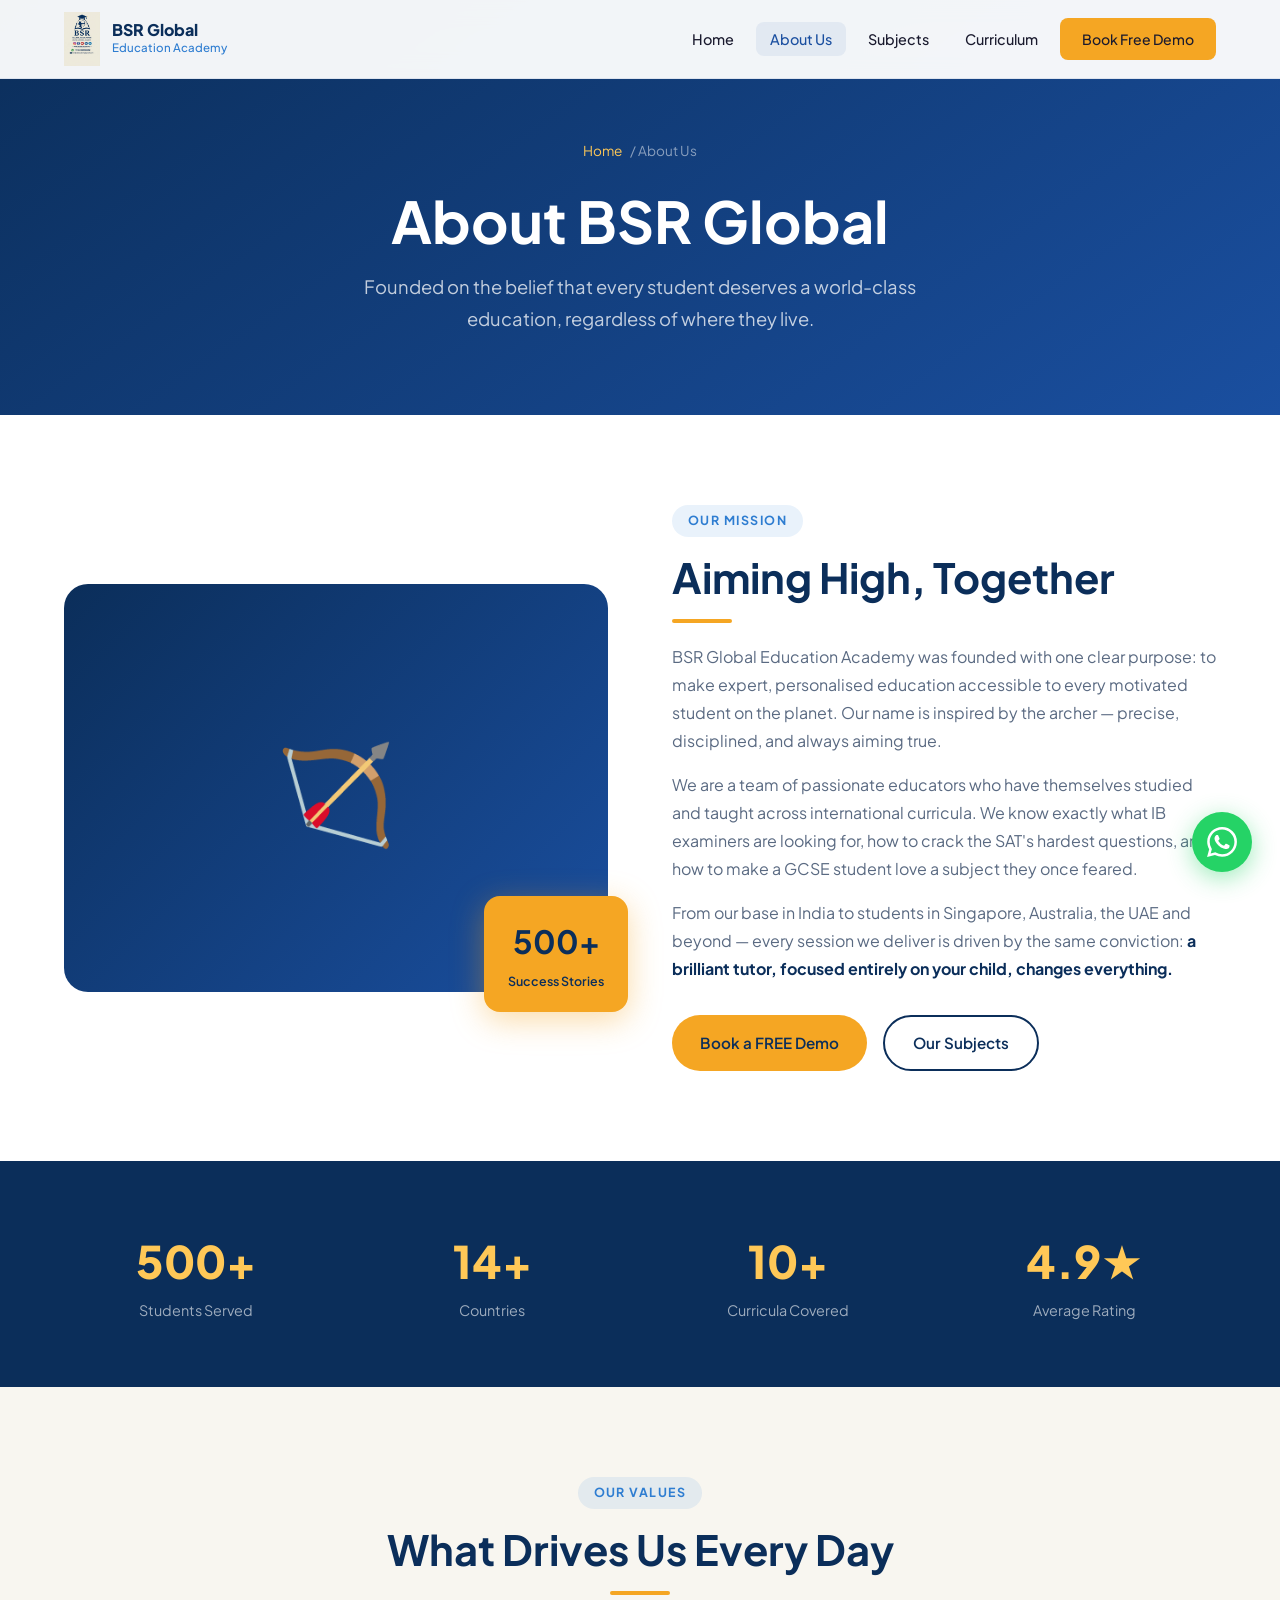
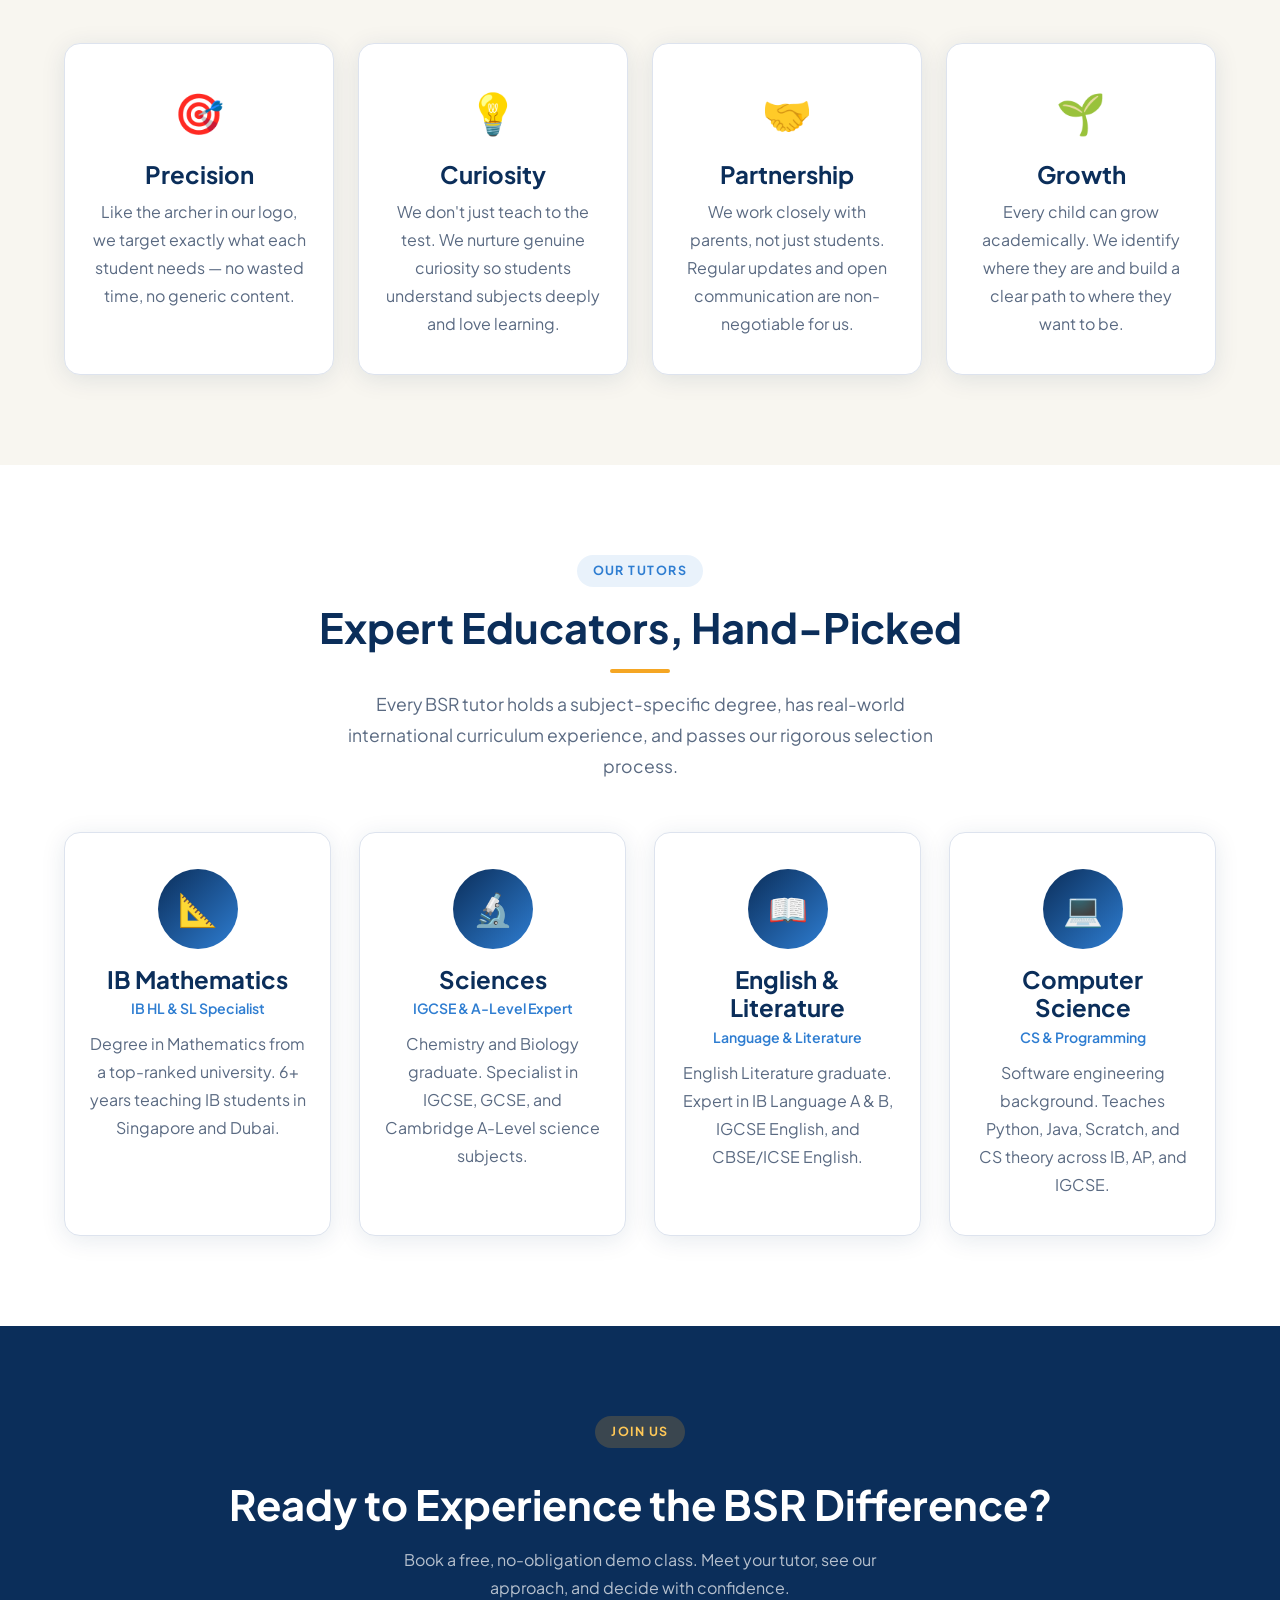
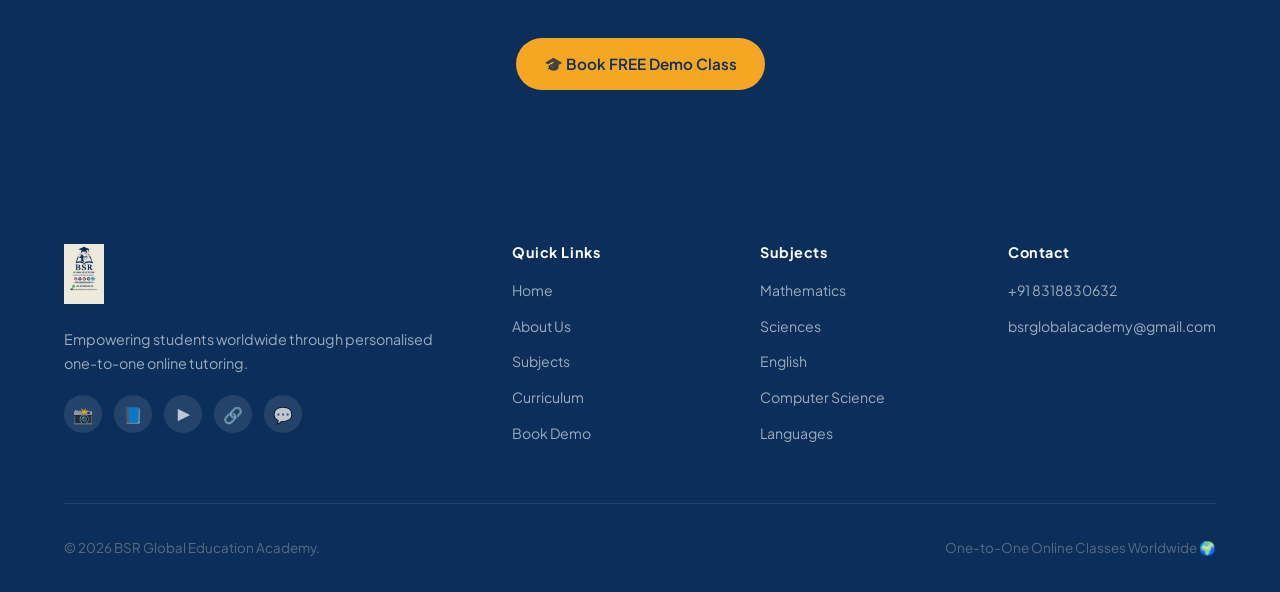
==== about.html @ 94d80189 "Initial website upload Initial website upload" ====
<!DOCTYPE html>
<html lang="en">
<head>
<meta charset="UTF-8">
<meta name="viewport" content="width=device-width, initial-scale=1.0">
<title>About Us | BSR Global Education Academy</title>
<meta name="description" content="Learn about BSR Global Education Academy — our mission, our tutors, and our commitment to personalised online education for students worldwide.">
<link rel="icon" href="logo.jpg" type="image/jpeg">
<link href="https://fonts.googleapis.com/css2?family=Plus+Jakarta+Sans:wght@300;400;500;600;700;800&family=Lora:ital,wght@0,400;1,400&display=swap" rel="stylesheet">
<link rel="stylesheet" href="style.css">
<style>
.page-hero {
  background: linear-gradient(145deg, #0B2E5A 0%, #1A4FA0 100%);
  padding: 140px 0 80px; text-align: center; color: #fff;
}
.page-hero h1 { color: #fff; margin-bottom: 16px; }
.page-hero p  { color: rgba(255,255,255,.75); font-size: 1.15rem; max-width: 600px; margin: 0 auto; }
.breadcrumb { display: flex; justify-content: center; gap: 8px; font-size: .85rem; color: rgba(255,255,255,.5); margin-bottom: 24px; }
.breadcrumb a { color: var(--gold-light); text-decoration: none; }

.mission-grid { display: grid; grid-template-columns: 1fr 1fr; gap: 64px; align-items: center; }
.mission-img  { position: relative; }
.mission-img-main { width: 100%; border-radius: 24px; overflow: hidden; background: linear-gradient(135deg,var(--navy),var(--royal)); aspect-ratio:4/3; display:flex; align-items:center; justify-content:center; font-size:6rem; }
.mission-badge {
  position: absolute; bottom: -20px; right: -20px;
  background: var(--gold); border-radius: 16px; padding: 20px 24px; text-align: center;
  box-shadow: 0 8px 32px rgba(245,166,35,.4);
}
.mission-badge strong { display: block; font-size: 2rem; color: var(--navy); }
.mission-badge span   { font-size: .78rem; color: var(--navy); font-weight: 600; }

.values-grid { display: grid; grid-template-columns: repeat(auto-fit, minmax(220px,1fr)); gap: 24px; }
.value-card { text-align: center; padding: 36px 24px; }
.value-icon { font-size: 2.5rem; margin-bottom: 16px; }
.value-card h3 { color: var(--navy); margin-bottom: 10px; }

.team-grid { display: grid; grid-template-columns: repeat(auto-fit, minmax(240px,1fr)); gap: 28px; }
.team-card { text-align: center; padding: 36px 24px; }
.team-avatar { width: 80px; height: 80px; border-radius: 50%; background: linear-gradient(135deg,var(--navy),var(--sky)); margin: 0 auto 16px; display:flex; align-items:center; justify-content:center; font-size:2rem; color:#fff; }
.team-card h3 { color: var(--navy); margin-bottom: 4px; }
.team-card .role { color: var(--sky); font-size: .88rem; font-weight: 600; margin-bottom: 10px; }

.stats-strip { background: var(--navy); padding: 64px 0; }
.stats-inner { display: grid; grid-template-columns: repeat(4,1fr); gap: 32px; text-align: center; }
.stat-item strong { display: block; font-size: 2.8rem; font-weight: 800; color: var(--gold-light); }
.stat-item span   { color: rgba(255,255,255,.6); font-size: .9rem; }

@media (max-width:900px){
  .mission-grid { grid-template-columns:1fr; }
  .stats-inner  { grid-template-columns: repeat(2,1fr); }
}
@media (max-width:600px){
  .stats-inner { grid-template-columns: 1fr 1fr; gap: 24px; }
}
</style>
</head>
<body>

<nav id="navbar">
  <div class="nav-inner">
    <a href="index.html" class="nav-logo">
      <img src="logo.jpg" alt="BSR Global Education Academy Logo">
      <div class="nav-logo-text"><strong>BSR Global</strong><span>Education Academy</span></div>
    </a>
    <ul class="nav-links" id="navLinks">
      <li><a href="index.html">Home</a></li>
      <li><a href="about.html" class="active">About Us</a></li>
      <li><a href="subjects.html">Subjects</a></li>
      <li><a href="curriculum.html">Curriculum</a></li>
      <li><a href="demo.html" class="btn btn-primary">Book Free Demo</a></li>
    </ul>
    <button class="nav-toggle" id="navToggle"><span></span><span></span><span></span></button>
  </div>
</nav>

<div class="page-hero">
  <div class="breadcrumb"><a href="index.html">Home</a> / About Us</div>
  <h1>About BSR Global</h1>
  <p>Founded on the belief that every student deserves a world-class education, regardless of where they live.</p>
</div>

<section>
  <div class="container">
    <div class="mission-grid">
      <div class="mission-img">
        <div class="mission-img-main">🏹</div>
        <div class="mission-badge">
          <strong>500+</strong>
          <span>Success Stories</span>
        </div>
      </div>
      <div>
        <span class="section-label">Our Mission</span>
        <h2 class="section-title">Aiming High, Together</h2>
        <div class="gold-bar left"></div>
        <p style="margin-top:20px">BSR Global Education Academy was founded with one clear purpose: to make expert, personalised education accessible to every motivated student on the planet. Our name is inspired by the archer — precise, disciplined, and always aiming true.</p>
        <p style="margin-top:16px">We are a team of passionate educators who have themselves studied and taught across international curricula. We know exactly what IB examiners are looking for, how to crack the SAT's hardest questions, and how to make a GCSE student love a subject they once feared.</p>
        <p style="margin-top:16px">From our base in India to students in Singapore, Australia, the UAE and beyond — every session we deliver is driven by the same conviction: <strong style="color:var(--navy)">a brilliant tutor, focused entirely on your child, changes everything.</strong></p>
        <div style="margin-top:32px;display:flex;gap:16px;flex-wrap:wrap">
          <a href="demo.html" class="btn btn-primary">Book a FREE Demo</a>
          <a href="subjects.html" class="btn btn-outline">Our Subjects</a>
        </div>
      </div>
    </div>
  </div>
</section>

<div class="stats-strip">
  <div class="container">
    <div class="stats-inner">
      <div class="stat-item"><strong>500+</strong><span>Students Served</span></div>
      <div class="stat-item"><strong>14+</strong><span>Countries</span></div>
      <div class="stat-item"><strong>10+</strong><span>Curricula Covered</span></div>
      <div class="stat-item"><strong>4.9★</strong><span>Average Rating</span></div>
    </div>
  </div>
</div>

<section style="background:var(--cream)">
  <div class="container">
    <div class="text-center">
      <span class="section-label">Our Values</span>
      <h2 class="section-title">What Drives Us Every Day</h2>
      <div class="gold-bar"></div>
    </div>
    <div class="values-grid" style="margin-top:48px">
      <div class="card value-card">
        <div class="value-icon">🎯</div>
        <h3>Precision</h3>
        <p>Like the archer in our logo, we target exactly what each student needs — no wasted time, no generic content.</p>
      </div>
      <div class="card value-card">
        <div class="value-icon">💡</div>
        <h3>Curiosity</h3>
        <p>We don't just teach to the test. We nurture genuine curiosity so students understand subjects deeply and love learning.</p>
      </div>
      <div class="card value-card">
        <div class="value-icon">🤝</div>
        <h3>Partnership</h3>
        <p>We work closely with parents, not just students. Regular updates and open communication are non-negotiable for us.</p>
      </div>
      <div class="card value-card">
        <div class="value-icon">🌱</div>
        <h3>Growth</h3>
        <p>Every child can grow academically. We identify where they are and build a clear path to where they want to be.</p>
      </div>
    </div>
  </div>
</section>

<section>
  <div class="container">
    <div class="text-center">
      <span class="section-label">Our Tutors</span>
      <h2 class="section-title">Expert Educators, Hand-Picked</h2>
      <div class="gold-bar"></div>
      <p class="section-sub" style="margin-top:16px">Every BSR tutor holds a subject-specific degree, has real-world international curriculum experience, and passes our rigorous selection process.</p>
    </div>
    <div class="team-grid" style="margin-top:48px">
      <div class="card team-card">
        <div class="team-avatar">📐</div>
        <h3>IB Mathematics</h3>
        <div class="role">IB HL & SL Specialist</div>
        <p>Degree in Mathematics from a top-ranked university. 6+ years teaching IB students in Singapore and Dubai.</p>
      </div>
      <div class="card team-card">
        <div class="team-avatar">🔬</div>
        <h3>Sciences</h3>
        <div class="role">IGCSE & A-Level Expert</div>
        <p>Chemistry and Biology graduate. Specialist in IGCSE, GCSE, and Cambridge A-Level science subjects.</p>
      </div>
      <div class="card team-card">
        <div class="team-avatar">📖</div>
        <h3>English & Literature</h3>
        <div class="role">Language & Literature</div>
        <p>English Literature graduate. Expert in IB Language A & B, IGCSE English, and CBSE/ICSE English.</p>
      </div>
      <div class="card team-card">
        <div class="team-avatar">💻</div>
        <h3>Computer Science</h3>
        <div class="role">CS & Programming</div>
        <p>Software engineering background. Teaches Python, Java, Scratch, and CS theory across IB, AP, and IGCSE.</p>
      </div>
    </div>
  </div>
</section>

<section style="background:var(--navy);color:#fff;text-align:center">
  <div class="container">
    <span class="section-label" style="background:rgba(245,166,35,.2);color:var(--gold-light)">Join Us</span>
    <h2 style="color:#fff;margin:16px 0">Ready to Experience the BSR Difference?</h2>
    <p style="color:rgba(255,255,255,.7);max-width:540px;margin:0 auto 36px">Book a free, no-obligation demo class. Meet your tutor, see our approach, and decide with confidence.</p>
    <a href="demo.html" class="btn btn-primary">🎓 Book FREE Demo Class</a>
  </div>
</section>

<footer>
  <div class="container">
    <div class="footer-grid">
      <div class="footer-brand">
        <img src="logo.jpg" alt="BSR Logo">
        <p>Empowering students worldwide through personalised one-to-one online tutoring.</p>
        <div class="social-links" style="margin-top:20px">
          <a href="#" style="font-size:1rem">📸</a><a href="#" style="font-size:1rem">📘</a>
          <a href="#" style="font-size:1rem">▶️</a><a href="#" style="font-size:1rem">🔗</a>
          <a href="https://wa.me/918318830632" style="font-size:1rem">💬</a>
        </div>
      </div>
      <div class="footer-col"><h4>Quick Links</h4><ul><li><a href="index.html">Home</a></li><li><a href="about.html">About Us</a></li><li><a href="subjects.html">Subjects</a></li><li><a href="curriculum.html">Curriculum</a></li><li><a href="demo.html">Book Demo</a></li></ul></div>
      <div class="footer-col"><h4>Subjects</h4><ul><li><a href="subjects.html">Mathematics</a></li><li><a href="subjects.html">Sciences</a></li><li><a href="subjects.html">English</a></li><li><a href="subjects.html">Computer Science</a></li><li><a href="subjects.html">Languages</a></li></ul></div>
      <div class="footer-col"><h4>Contact</h4><ul><li><a href="https://wa.me/918318830632">+91 8318830632</a></li><li><a href="mailto:bsrglobalacademy@gmail.com">bsrglobalacademy@gmail.com</a></li></ul></div>
    </div>
    <div class="footer-bottom"><p>© 2026 BSR Global Education Academy.</p><p>One-to-One Online Classes Worldwide 🌍</p></div>
  </div>
</footer>

<a href="https://wa.me/918318830632" class="whatsapp-fab" target="_blank" aria-label="WhatsApp">
  <svg viewBox="0 0 24 24"><path d="M17.472 14.382c-.297-.149-1.758-.867-2.03-.967-.273-.099-.471-.148-.67.15-.197.297-.767.966-.94 1.164-.173.199-.347.223-.644.075-.297-.15-1.255-.463-2.39-1.475-.883-.788-1.48-1.761-1.653-2.059-.173-.297-.018-.458.13-.606.134-.133.298-.347.446-.52.149-.174.198-.298.298-.497.099-.198.05-.371-.025-.52-.075-.149-.669-1.612-.916-2.207-.242-.579-.487-.5-.669-.51-.173-.008-.371-.01-.57-.01-.198 0-.52.074-.792.372-.272.297-1.04 1.016-1.04 2.479 0 1.462 1.065 2.875 1.213 3.074.149.198 2.096 3.2 5.077 4.487.709.306 1.262.489 1.694.625.712.227 1.36.195 1.871.118.571-.085 1.758-.719 2.006-1.413.248-.694.248-1.289.173-1.413-.074-.124-.272-.198-.57-.347m-5.421 7.403h-.004a9.87 9.87 0 01-5.031-1.378l-.361-.214-3.741.982.998-3.648-.235-.374a9.86 9.86 0 01-1.51-5.26c.001-5.45 4.436-9.884 9.888-9.884 2.64 0 5.122 1.03 6.988 2.898a9.825 9.825 0 012.893 6.994c-.003 5.45-4.437 9.884-9.885 9.884m8.413-18.297A11.815 11.815 0 0012.05 0C5.495 0 .16 5.335.157 11.892c0 2.096.547 4.142 1.588 5.945L.057 24l6.305-1.654a11.882 11.882 0 005.683 1.448h.005c6.554 0 11.89-5.335 11.893-11.893a11.821 11.821 0 00-3.48-8.413z"/></svg>
</a>
<script>
const nav=document.getElementById('navbar');
window.addEventListener('scroll',()=>{nav.style.boxShadow=window.scrollY>20?'0 4px 24px rgba(0,0,0,.1)':'none';});
document.getElementById('navToggle').addEventListener('click',()=>document.getElementById('navLinks').classList.toggle('open'));
</script>
</body>
</html>
---- style.css ----
/* ===== BSR Global Education Academy — Shared Styles ===== */
@import url('https://fonts.googleapis.com/css2?family=Plus+Jakarta+Sans:wght@300;400;500;600;700;800&family=Lora:ital,wght@0,400;0,600;1,400&display=swap');

:root {
  --navy:       #0B2E5A;
  --royal:      #1A4FA0;
  --sky:        #2E7DD1;
  --gold:       #F5A623;
  --gold-light: #FFC857;
  --cream:      #F8F6F0;
  --white:      #FFFFFF;
  --text:       #1A1A2E;
  --muted:      #5A6A82;
  --border:     #DDE3EE;
  --shadow:     0 4px 24px rgba(11,46,90,.10);
  --shadow-lg:  0 12px 48px rgba(11,46,90,.16);
  --radius:     16px;
  --radius-sm:  8px;
  --transition: .3s cubic-bezier(.4,0,.2,1);
}

*, *::before, *::after { margin:0; padding:0; box-sizing:border-box; }

html { scroll-behavior: smooth; font-size: 16px; }

body {
  font-family: 'Plus Jakarta Sans', sans-serif;
  color: var(--text);
  background: var(--white);
  line-height: 1.6;
  -webkit-font-smoothing: antialiased;
}

/* ── Typography ── */
h1,h2,h3,h4,h5 { font-weight: 700; line-height: 1.2; }
h1 { font-size: clamp(2.2rem, 5vw, 3.6rem); }
h2 { font-size: clamp(1.8rem, 3.5vw, 2.6rem); }
h3 { font-size: clamp(1.2rem, 2.5vw, 1.5rem); }
p  { color: var(--muted); line-height: 1.75; }

/* ── Layout ── */
.container { max-width: 1200px; margin: 0 auto; padding: 0 24px; }
section    { padding: 90px 0; }

/* ── Buttons ── */
.btn {
  display: inline-flex; align-items: center; gap: 8px;
  padding: 14px 28px; border-radius: 50px; font-weight: 600;
  font-size: .95rem; text-decoration: none; transition: var(--transition);
  cursor: pointer; border: none; font-family: inherit;
}
.btn-primary   { background: var(--gold); color: var(--navy); }
.btn-primary:hover { background: var(--gold-light); transform: translateY(-2px); box-shadow: 0 8px 24px rgba(245,166,35,.4); }
.btn-secondary { background: transparent; color: var(--white); border: 2px solid var(--white); }
.btn-secondary:hover { background: var(--white); color: var(--navy); transform: translateY(-2px); }
.btn-outline   { background: transparent; color: var(--navy); border: 2px solid var(--navy); }
.btn-outline:hover { background: var(--navy); color: var(--white); }

/* ── Section labels ── */
.section-label {
  display: inline-block; font-size: .78rem; font-weight: 700; letter-spacing: .12em;
  text-transform: uppercase; color: var(--sky); background: rgba(46,125,209,.1);
  padding: 6px 16px; border-radius: 50px; margin-bottom: 16px;
}
.section-title { color: var(--navy); margin-bottom: 16px; }
.section-sub   { color: var(--muted); font-size: 1.1rem; max-width: 600px; margin: 0 auto 50px; }
.text-center   { text-align: center; }

/* ── Cards ── */
.card {
  background: var(--white); border-radius: var(--radius);
  box-shadow: var(--shadow); padding: 32px;
  transition: var(--transition); border: 1px solid var(--border);
}
.card:hover { transform: translateY(-6px); box-shadow: var(--shadow-lg); }

/* ── Navigation ── */
nav {
  position: fixed; top: 0; left: 0; right: 0; z-index: 1000;
  background: rgba(255,255,255,.95); backdrop-filter: blur(12px);
  border-bottom: 1px solid var(--border);
  transition: var(--transition);
}
.nav-inner {
  display: flex; align-items: center; justify-content: space-between;
  padding: 12px 24px; max-width: 1200px; margin: 0 auto;
}
.nav-logo { display: flex; align-items: center; gap: 12px; text-decoration: none; }
.nav-logo img { height: 54px; width: auto; object-fit: contain; }
.nav-logo-text { display: flex; flex-direction: column; }
.nav-logo-text strong { color: var(--navy); font-size: 1rem; font-weight: 800; line-height:1.1; }
.nav-logo-text span   { color: var(--sky);  font-size: .72rem; font-weight: 500; }
.nav-links { display: flex; align-items: center; gap: 8px; list-style: none; }
.nav-links a {
  color: var(--text); text-decoration: none; font-weight: 500; font-size: .9rem;
  padding: 8px 14px; border-radius: 8px; transition: var(--transition);
}
.nav-links a:hover, .nav-links a.active { color: var(--royal); background: rgba(26,79,160,.07); }
.nav-links .btn { padding: 10px 22px; font-size: .88rem; }
.nav-toggle { display: none; background: none; border: none; cursor: pointer; padding: 8px; }
.nav-toggle span { display: block; width: 24px; height: 2px; background: var(--navy); margin: 5px 0; transition: var(--transition); }

/* ── WhatsApp Floating Button ── */
.whatsapp-fab {
  position: fixed; bottom: 28px; right: 28px; z-index: 999;
  width: 60px; height: 60px; border-radius: 50%;
  background: #25D366; display: flex; align-items: center; justify-content: center;
  box-shadow: 0 6px 24px rgba(37,211,102,.45); text-decoration: none;
  transition: var(--transition); animation: pulse-wa 2.5s infinite;
}
.whatsapp-fab:hover { transform: scale(1.12); }
.whatsapp-fab svg { width: 30px; height: 30px; fill: #fff; }
@keyframes pulse-wa {
  0%,100% { box-shadow: 0 6px 24px rgba(37,211,102,.45); }
  50%      { box-shadow: 0 6px 36px rgba(37,211,102,.7); }
}

/* ── Footer ── */
footer {
  background: var(--navy); color: rgba(255,255,255,.75);
  padding: 64px 0 32px;
}
.footer-grid {
  display: grid; grid-template-columns: 2fr 1fr 1fr 1fr; gap: 48px;
  padding-bottom: 48px; border-bottom: 1px solid rgba(255,255,255,.1);
}
.footer-brand img { height: 60px; margin-bottom: 16px; }
.footer-brand p   { font-size: .9rem; line-height: 1.7; color: rgba(255,255,255,.6); }
.footer-col h4    { color: var(--white); font-size: .9rem; font-weight: 700; margin-bottom: 16px; letter-spacing:.04em; }
.footer-col ul    { list-style: none; }
.footer-col ul li { margin-bottom: 10px; }
.footer-col ul li a { color: rgba(255,255,255,.6); text-decoration: none; font-size: .88rem; transition: var(--transition); }
.footer-col ul li a:hover { color: var(--gold); }
.footer-bottom { display: flex; justify-content: space-between; align-items: center; padding-top: 32px; font-size: .84rem; }
.social-links  { display: flex; gap: 12px; }
.social-links a {
  width: 38px; height: 38px; border-radius: 50%; background: rgba(255,255,255,.1);
  display: flex; align-items: center; justify-content: center;
  color: rgba(255,255,255,.7); font-size: .8rem; text-decoration: none;
  transition: var(--transition);
}
.social-links a:hover { background: var(--gold); color: var(--navy); }

/* ── Dividers / Accents ── */
.gold-bar { width: 60px; height: 4px; background: var(--gold); border-radius: 4px; margin: 16px auto 0; }
.gold-bar.left { margin-left: 0; }

/* ── Responsive ── */
@media (max-width: 900px) {
  .footer-grid { grid-template-columns: 1fr 1fr; }
  .nav-links   { display: none; flex-direction: column; position: absolute; top: 100%; left: 0; right: 0; background: var(--white); padding: 20px; box-shadow: var(--shadow); gap: 4px; }
  .nav-links.open { display: flex; }
  .nav-toggle  { display: block; }
}
@media (max-width: 600px) {
  section { padding: 64px 0; }
  .footer-grid   { grid-template-columns: 1fr; gap: 32px; }
  .footer-bottom { flex-direction: column; gap: 16px; text-align: center; }
}
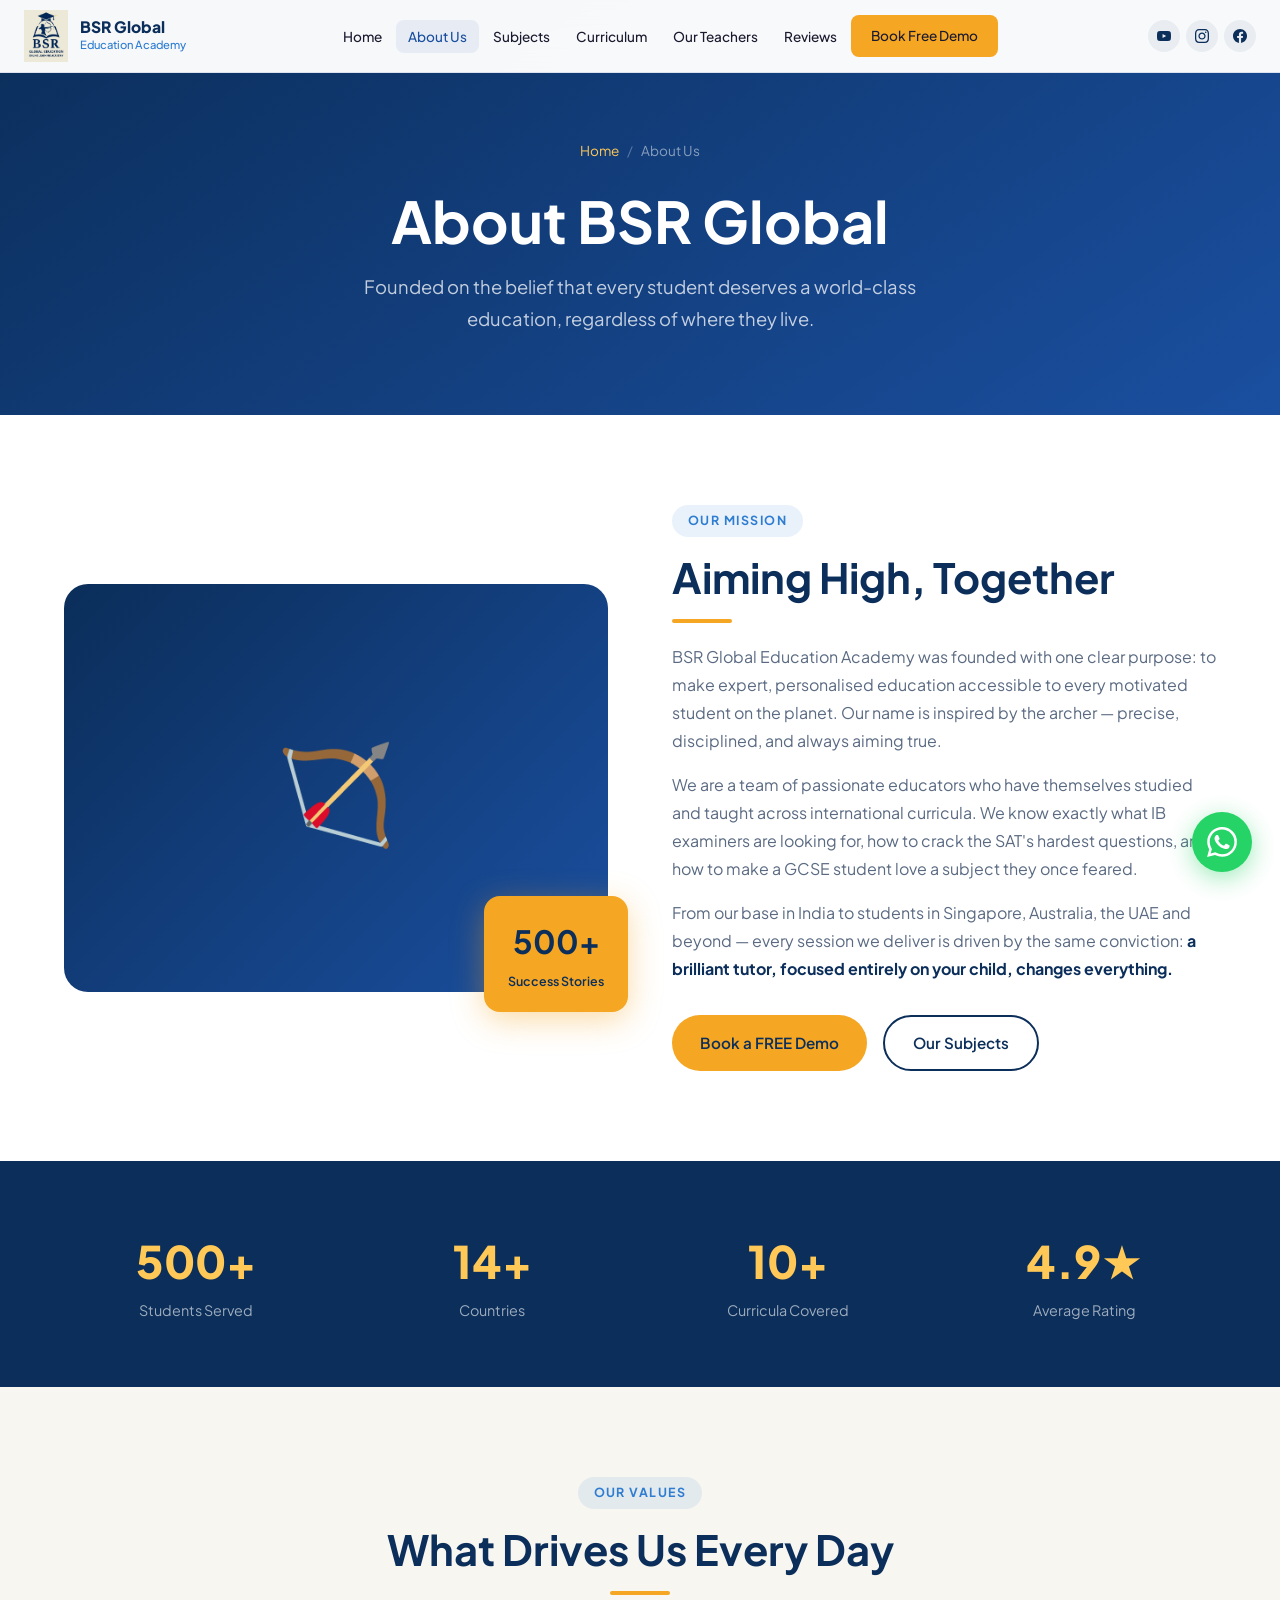
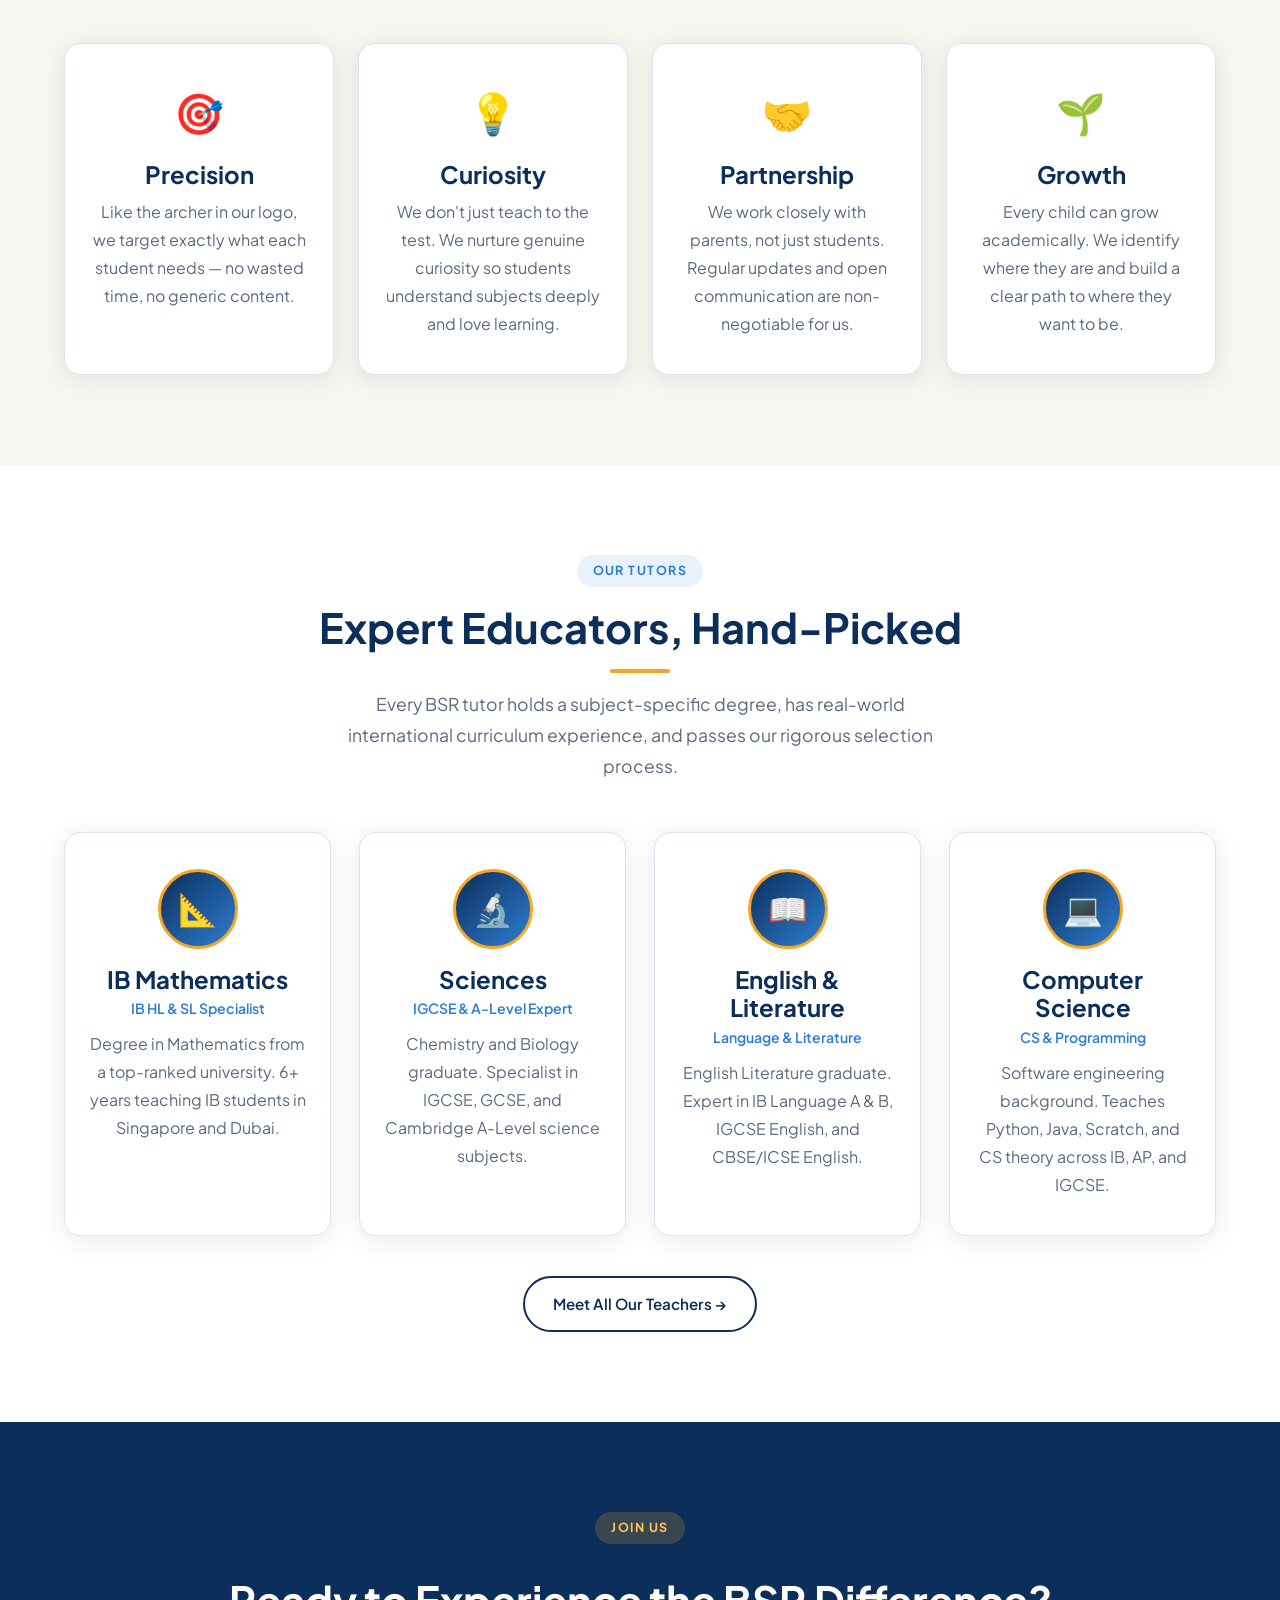
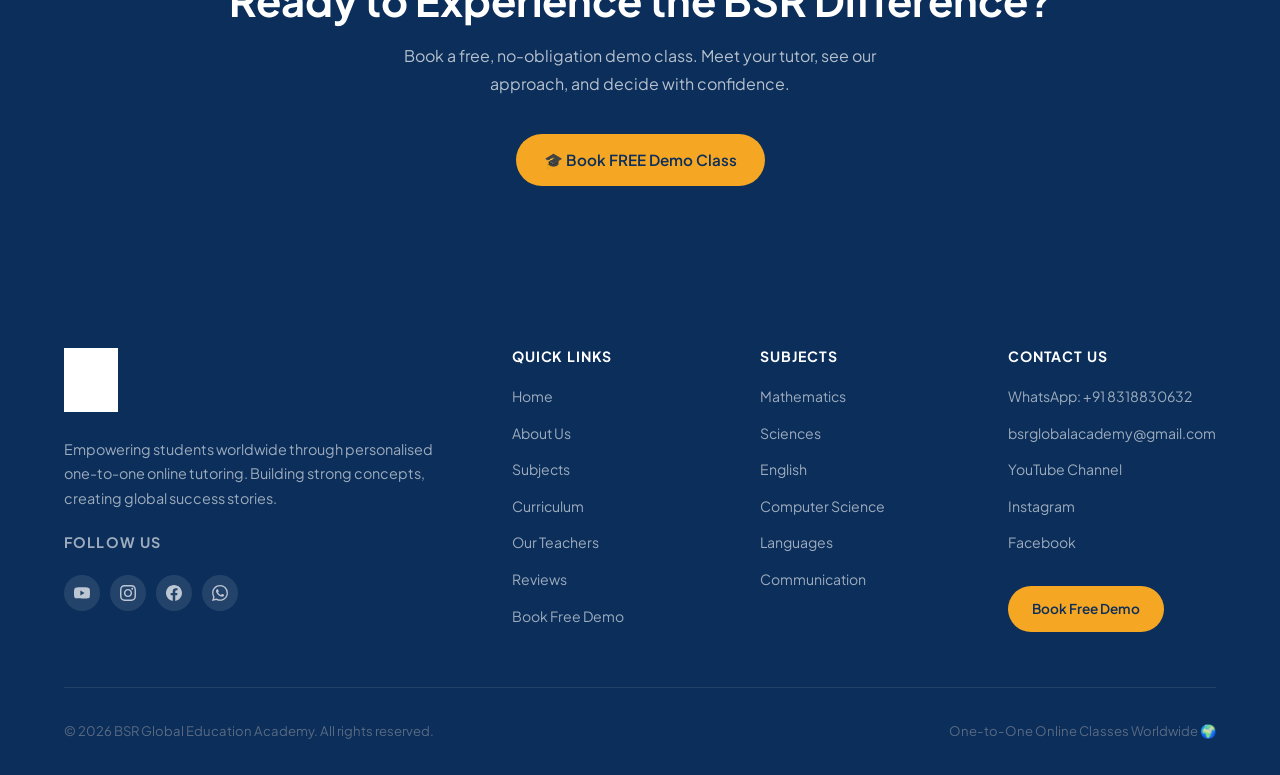
==== commit ce6d1be5: "Add files via upload" ====
--- a/about.html
+++ b/about.html
@@ -5,27 +5,17 @@
 <meta name="viewport" content="width=device-width, initial-scale=1.0">
 <title>About Us | BSR Global Education Academy</title>
 <meta name="description" content="Learn about BSR Global Education Academy — our mission, our tutors, and our commitment to personalised online education for students worldwide.">
+<meta property="og:title" content="About BSR Global Education Academy">
+<meta property="og:description" content="Founded on the belief that every student deserves world-class education. Expert tutors, proven results, 14+ countries.">
+<meta property="og:type" content="website">
 <link rel="icon" href="logo.jpg" type="image/jpeg">
 <link href="https://fonts.googleapis.com/css2?family=Plus+Jakarta+Sans:wght@300;400;500;600;700;800&family=Lora:ital,wght@0,400;1,400&display=swap" rel="stylesheet">
 <link rel="stylesheet" href="style.css">
 <style>
-.page-hero {
-  background: linear-gradient(145deg, #0B2E5A 0%, #1A4FA0 100%);
-  padding: 140px 0 80px; text-align: center; color: #fff;
-}
-.page-hero h1 { color: #fff; margin-bottom: 16px; }
-.page-hero p  { color: rgba(255,255,255,.75); font-size: 1.15rem; max-width: 600px; margin: 0 auto; }
-.breadcrumb { display: flex; justify-content: center; gap: 8px; font-size: .85rem; color: rgba(255,255,255,.5); margin-bottom: 24px; }
-.breadcrumb a { color: var(--gold-light); text-decoration: none; }
-
 .mission-grid { display: grid; grid-template-columns: 1fr 1fr; gap: 64px; align-items: center; }
 .mission-img  { position: relative; }
 .mission-img-main { width: 100%; border-radius: 24px; overflow: hidden; background: linear-gradient(135deg,var(--navy),var(--royal)); aspect-ratio:4/3; display:flex; align-items:center; justify-content:center; font-size:6rem; }
-.mission-badge {
-  position: absolute; bottom: -20px; right: -20px;
-  background: var(--gold); border-radius: 16px; padding: 20px 24px; text-align: center;
-  box-shadow: 0 8px 32px rgba(245,166,35,.4);
-}
+.mission-badge { position: absolute; bottom: -20px; right: -20px; background: var(--gold); border-radius: 16px; padding: 20px 24px; text-align: center; box-shadow: 0 8px 32px rgba(245,166,35,.4); }
 .mission-badge strong { display: block; font-size: 2rem; color: var(--navy); }
 .mission-badge span   { font-size: .78rem; color: var(--navy); font-weight: 600; }
 
@@ -36,7 +26,7 @@
 
 .team-grid { display: grid; grid-template-columns: repeat(auto-fit, minmax(240px,1fr)); gap: 28px; }
 .team-card { text-align: center; padding: 36px 24px; }
-.team-avatar { width: 80px; height: 80px; border-radius: 50%; background: linear-gradient(135deg,var(--navy),var(--sky)); margin: 0 auto 16px; display:flex; align-items:center; justify-content:center; font-size:2rem; color:#fff; }
+.team-avatar { width: 80px; height: 80px; border-radius: 50%; background: linear-gradient(135deg,var(--navy),var(--sky)); margin: 0 auto 16px; display:flex; align-items:center; justify-content:center; font-size:2rem; color:#fff; border: 3px solid var(--gold); }
 .team-card h3 { color: var(--navy); margin-bottom: 4px; }
 .team-card .role { color: var(--sky); font-size: .88rem; font-weight: 600; margin-bottom: 10px; }
 
@@ -67,14 +57,27 @@
       <li><a href="about.html" class="active">About Us</a></li>
       <li><a href="subjects.html">Subjects</a></li>
       <li><a href="curriculum.html">Curriculum</a></li>
+      <li><a href="teachers.html">Our Teachers</a></li>
+      <li><a href="reviews.html">Reviews</a></li>
       <li><a href="demo.html" class="btn btn-primary">Book Free Demo</a></li>
     </ul>
+    <div class="nav-social">
+      <a href="https://www.youtube.com/@BSRGlobalEducation" target="_blank" rel="noopener" aria-label="YouTube">
+        <svg viewBox="0 0 24 24"><path d="M23.498 6.186a3.016 3.016 0 0 0-2.122-2.136C19.505 3.545 12 3.545 12 3.545s-7.505 0-9.377.505A3.017 3.017 0 0 0 .502 6.186C0 8.07 0 12 0 12s0 3.93.502 5.814a3.016 3.016 0 0 0 2.122 2.136c1.871.505 9.376.505 9.376.505s7.505 0 9.377-.505a3.015 3.015 0 0 0 2.122-2.136C24 15.93 24 12 24 12s0-3.93-.502-5.814zM9.545 15.568V8.432L15.818 12l-6.273 3.568z"/></svg>
+      </a>
+      <a href="https://www.instagram.com/bsrglobalacademy?utm_source=qr&igsh=ejBpeWNtMnh1djho" target="_blank" rel="noopener" aria-label="Instagram">
+        <svg viewBox="0 0 24 24"><path d="M12 2.163c3.204 0 3.584.012 4.85.07 3.252.148 4.771 1.691 4.919 4.919.058 1.265.069 1.645.069 4.849 0 3.205-.012 3.584-.069 4.849-.149 3.225-1.664 4.771-4.919 4.919-1.266.058-1.644.07-4.85.07-3.204 0-3.584-.012-4.849-.07-3.26-.149-4.771-1.699-4.919-4.92-.058-1.265-.07-1.644-.07-4.849 0-3.204.013-3.583.07-4.849.149-3.227 1.664-4.771 4.919-4.919 1.266-.057 1.645-.069 4.849-.069zm0-2.163c-3.259 0-3.667.014-4.947.072-4.358.2-6.78 2.618-6.98 6.98-.059 1.281-.073 1.689-.073 4.948 0 3.259.014 3.668.072 4.948.2 4.358 2.618 6.78 6.98 6.98 1.281.058 1.689.072 4.948.072 3.259 0 3.668-.014 4.948-.072 4.354-.2 6.782-2.618 6.979-6.98.059-1.28.073-1.689.073-4.948 0-3.259-.014-3.667-.072-4.947-.196-4.354-2.617-6.78-6.979-6.98-1.281-.059-1.69-.073-4.949-.073zm0 5.838c-3.403 0-6.162 2.759-6.162 6.162s2.759 6.163 6.162 6.163 6.162-2.759 6.162-6.163c0-3.403-2.759-6.162-6.162-6.162zm0 10.162c-2.209 0-4-1.79-4-4 0-2.209 1.791-4 4-4s4 1.791 4 4c0 2.21-1.791 4-4 4zm6.406-11.845c-.796 0-1.441.645-1.441 1.44s.645 1.44 1.441 1.44c.795 0 1.439-.645 1.439-1.44s-.644-1.44-1.439-1.44z"/></svg>
+      </a>
+      <a href="https://www.facebook.com/profile.php?id=61587389646397" target="_blank" rel="noopener" aria-label="Facebook">
+        <svg viewBox="0 0 24 24"><path d="M24 12.073c0-6.627-5.373-12-12-12s-12 5.373-12 12c0 5.99 4.388 10.954 10.125 11.854v-8.385H7.078v-3.47h3.047V9.43c0-3.007 1.792-4.669 4.533-4.669 1.312 0 2.686.235 2.686.235v2.953H15.83c-1.491 0-1.956.925-1.956 1.874v2.25h3.328l-.532 3.47h-2.796v8.385C19.612 23.027 24 18.062 24 12.073z"/></svg>
+      </a>
+    </div>
     <button class="nav-toggle" id="navToggle"><span></span><span></span><span></span></button>
   </div>
 </nav>
 
 <div class="page-hero">
-  <div class="breadcrumb"><a href="index.html">Home</a> / About Us</div>
+  <div class="breadcrumb"><a href="index.html">Home</a> <span>/</span> About Us</div>
   <h1>About BSR Global</h1>
   <p>Founded on the belief that every student deserves a world-class education, regardless of where they live.</p>
 </div>
@@ -84,10 +87,7 @@
     <div class="mission-grid">
       <div class="mission-img">
         <div class="mission-img-main">🏹</div>
-        <div class="mission-badge">
-          <strong>500+</strong>
-          <span>Success Stories</span>
-        </div>
+        <div class="mission-badge"><strong>500+</strong><span>Success Stories</span></div>
       </div>
       <div>
         <span class="section-label">Our Mission</span>
@@ -124,26 +124,10 @@
       <div class="gold-bar"></div>
     </div>
     <div class="values-grid" style="margin-top:48px">
-      <div class="card value-card">
-        <div class="value-icon">🎯</div>
-        <h3>Precision</h3>
-        <p>Like the archer in our logo, we target exactly what each student needs — no wasted time, no generic content.</p>
-      </div>
-      <div class="card value-card">
-        <div class="value-icon">💡</div>
-        <h3>Curiosity</h3>
-        <p>We don't just teach to the test. We nurture genuine curiosity so students understand subjects deeply and love learning.</p>
-      </div>
-      <div class="card value-card">
-        <div class="value-icon">🤝</div>
-        <h3>Partnership</h3>
-        <p>We work closely with parents, not just students. Regular updates and open communication are non-negotiable for us.</p>
-      </div>
-      <div class="card value-card">
-        <div class="value-icon">🌱</div>
-        <h3>Growth</h3>
-        <p>Every child can grow academically. We identify where they are and build a clear path to where they want to be.</p>
-      </div>
+      <div class="card value-card"><div class="value-icon">🎯</div><h3>Precision</h3><p>Like the archer in our logo, we target exactly what each student needs — no wasted time, no generic content.</p></div>
+      <div class="card value-card"><div class="value-icon">💡</div><h3>Curiosity</h3><p>We don't just teach to the test. We nurture genuine curiosity so students understand subjects deeply and love learning.</p></div>
+      <div class="card value-card"><div class="value-icon">🤝</div><h3>Partnership</h3><p>We work closely with parents, not just students. Regular updates and open communication are non-negotiable for us.</p></div>
+      <div class="card value-card"><div class="value-icon">🌱</div><h3>Growth</h3><p>Every child can grow academically. We identify where they are and build a clear path to where they want to be.</p></div>
     </div>
   </div>
 </section>
@@ -157,30 +141,13 @@
       <p class="section-sub" style="margin-top:16px">Every BSR tutor holds a subject-specific degree, has real-world international curriculum experience, and passes our rigorous selection process.</p>
     </div>
     <div class="team-grid" style="margin-top:48px">
-      <div class="card team-card">
-        <div class="team-avatar">📐</div>
-        <h3>IB Mathematics</h3>
-        <div class="role">IB HL & SL Specialist</div>
-        <p>Degree in Mathematics from a top-ranked university. 6+ years teaching IB students in Singapore and Dubai.</p>
-      </div>
-      <div class="card team-card">
-        <div class="team-avatar">🔬</div>
-        <h3>Sciences</h3>
-        <div class="role">IGCSE & A-Level Expert</div>
-        <p>Chemistry and Biology graduate. Specialist in IGCSE, GCSE, and Cambridge A-Level science subjects.</p>
-      </div>
-      <div class="card team-card">
-        <div class="team-avatar">📖</div>
-        <h3>English & Literature</h3>
-        <div class="role">Language & Literature</div>
-        <p>English Literature graduate. Expert in IB Language A & B, IGCSE English, and CBSE/ICSE English.</p>
-      </div>
-      <div class="card team-card">
-        <div class="team-avatar">💻</div>
-        <h3>Computer Science</h3>
-        <div class="role">CS & Programming</div>
-        <p>Software engineering background. Teaches Python, Java, Scratch, and CS theory across IB, AP, and IGCSE.</p>
-      </div>
+      <div class="card team-card"><div class="team-avatar">📐</div><h3>IB Mathematics</h3><div class="role">IB HL & SL Specialist</div><p>Degree in Mathematics from a top-ranked university. 6+ years teaching IB students in Singapore and Dubai.</p></div>
+      <div class="card team-card"><div class="team-avatar">🔬</div><h3>Sciences</h3><div class="role">IGCSE & A-Level Expert</div><p>Chemistry and Biology graduate. Specialist in IGCSE, GCSE, and Cambridge A-Level science subjects.</p></div>
+      <div class="card team-card"><div class="team-avatar">📖</div><h3>English & Literature</h3><div class="role">Language & Literature</div><p>English Literature graduate. Expert in IB Language A & B, IGCSE English, and CBSE/ICSE English.</p></div>
+      <div class="card team-card"><div class="team-avatar">💻</div><h3>Computer Science</h3><div class="role">CS & Programming</div><p>Software engineering background. Teaches Python, Java, Scratch, and CS theory across IB, AP, and IGCSE.</p></div>
+    </div>
+    <div class="text-center" style="margin-top:40px">
+      <a href="teachers.html" class="btn btn-outline">Meet All Our Teachers →</a>
     </div>
   </div>
 </section>
@@ -198,23 +165,25 @@
   <div class="container">
     <div class="footer-grid">
       <div class="footer-brand">
-        <img src="logo.jpg" alt="BSR Logo">
-        <p>Empowering students worldwide through personalised one-to-one online tutoring.</p>
-        <div class="social-links" style="margin-top:20px">
-          <a href="#" style="font-size:1rem">📸</a><a href="#" style="font-size:1rem">📘</a>
-          <a href="#" style="font-size:1rem">▶️</a><a href="#" style="font-size:1rem">🔗</a>
-          <a href="https://wa.me/918318830632" style="font-size:1rem">💬</a>
+        <img src="logo.jpg" alt="BSR Global Education Academy">
+        <p>Empowering students worldwide through personalised one-to-one online tutoring. Building strong concepts, creating global success stories.</p>
+        <p class="follow-us-label">Follow Us</p>
+        <div class="footer-social-row">
+          <a href="https://www.youtube.com/@BSRGlobalEducation" target="_blank" rel="noopener" aria-label="YouTube" class="footer-social-icon youtube"><svg viewBox="0 0 24 24"><path d="M23.498 6.186a3.016 3.016 0 0 0-2.122-2.136C19.505 3.545 12 3.545 12 3.545s-7.505 0-9.377.505A3.017 3.017 0 0 0 .502 6.186C0 8.07 0 12 0 12s0 3.93.502 5.814a3.016 3.016 0 0 0 2.122 2.136c1.871.505 9.376.505 9.376.505s7.505 0 9.377-.505a3.015 3.015 0 0 0 2.122-2.136C24 15.93 24 12 24 12s0-3.93-.502-5.814zM9.545 15.568V8.432L15.818 12l-6.273 3.568z"/></svg></a>
+          <a href="https://www.instagram.com/bsrglobalacademy?utm_source=qr&igsh=ejBpeWNtMnh1djho" target="_blank" rel="noopener" aria-label="Instagram" class="footer-social-icon instagram"><svg viewBox="0 0 24 24"><path d="M12 2.163c3.204 0 3.584.012 4.85.07 3.252.148 4.771 1.691 4.919 4.919.058 1.265.069 1.645.069 4.849 0 3.205-.012 3.584-.069 4.849-.149 3.225-1.664 4.771-4.919 4.919-1.266.058-1.644.07-4.85.07-3.204 0-3.584-.012-4.849-.07-3.26-.149-4.771-1.699-4.919-4.92-.058-1.265-.07-1.644-.07-4.849 0-3.204.013-3.583.07-4.849.149-3.227 1.664-4.771 4.919-4.919 1.266-.057 1.645-.069 4.849-.069zm0-2.163c-3.259 0-3.667.014-4.947.072-4.358.2-6.78 2.618-6.98 6.98-.059 1.281-.073 1.689-.073 4.948 0 3.259.014 3.668.072 4.948.2 4.358 2.618 6.78 6.98 6.98 1.281.058 1.689.072 4.948.072 3.259 0 3.668-.014 4.948-.072 4.354-.2 6.782-2.618 6.979-6.98.059-1.28.073-1.689.073-4.948 0-3.259-.014-3.667-.072-4.947-.196-4.354-2.617-6.78-6.979-6.98-1.281-.059-1.69-.073-4.949-.073zm0 5.838c-3.403 0-6.162 2.759-6.162 6.162s2.759 6.163 6.162 6.163 6.162-2.759 6.162-6.163c0-3.403-2.759-6.162-6.162-6.162zm0 10.162c-2.209 0-4-1.79-4-4 0-2.209 1.791-4 4-4s4 1.791 4 4c0 2.21-1.791 4-4 4zm6.406-11.845c-.796 0-1.441.645-1.441 1.44s.645 1.44 1.441 1.44c.795 0 1.439-.645 1.439-1.44s-.644-1.44-1.439-1.44z"/></svg></a>
+          <a href="https://www.facebook.com/profile.php?id=61587389646397" target="_blank" rel="noopener" aria-label="Facebook" class="footer-social-icon facebook"><svg viewBox="0 0 24 24"><path d="M24 12.073c0-6.627-5.373-12-12-12s-12 5.373-12 12c0 5.99 4.388 10.954 10.125 11.854v-8.385H7.078v-3.47h3.047V9.43c0-3.007 1.792-4.669 4.533-4.669 1.312 0 2.686.235 2.686.235v2.953H15.83c-1.491 0-1.956.925-1.956 1.874v2.25h3.328l-.532 3.47h-2.796v8.385C19.612 23.027 24 18.062 24 12.073z"/></svg></a>
+          <a href="https://wa.me/918318830632?text=Hello%20BSR%20Global%20Academy%2C%20I%20would%20like%20to%20know%20more%20about%20your%20tutoring%20programs%20and%20free%20demo%20classes." target="_blank" rel="noopener" aria-label="WhatsApp" class="footer-social-icon whatsapp"><svg viewBox="0 0 24 24"><path d="M17.472 14.382c-.297-.149-1.758-.867-2.03-.967-.273-.099-.471-.148-.67.15-.197.297-.767.966-.94 1.164-.173.199-.347.223-.644.075-.297-.15-1.255-.463-2.39-1.475-.883-.788-1.48-1.761-1.653-2.059-.173-.297-.018-.458.13-.606.134-.133.298-.347.446-.52.149-.174.198-.298.298-.497.099-.198.05-.371-.025-.52-.075-.149-.669-1.612-.916-2.207-.242-.579-.487-.5-.669-.51-.173-.008-.371-.01-.57-.01-.198 0-.52.074-.792.372-.272.297-1.04 1.016-1.04 2.479 0 1.462 1.065 2.875 1.213 3.074.149.198 2.096 3.2 5.077 4.487.709.306 1.262.489 1.694.625.712.227 1.36.195 1.871.118.571-.085 1.758-.719 2.006-1.413.248-.694.248-1.289.173-1.413-.074-.124-.272-.198-.57-.347m-5.421 7.403h-.004a9.87 9.87 0 01-5.031-1.378l-.361-.214-3.741.982.998-3.648-.235-.374a9.86 9.86 0 01-1.51-5.26c.001-5.45 4.436-9.884 9.888-9.884 2.64 0 5.122 1.03 6.988 2.898a9.825 9.825 0 012.893 6.994c-.003 5.45-4.437 9.884-9.885 9.884m8.413-18.297A11.815 11.815 0 0012.05 0C5.495 0 .16 5.335.157 11.892c0 2.096.547 4.142 1.588 5.945L.057 24l6.305-1.654a11.882 11.882 0 005.683 1.448h.005c6.554 0 11.89-5.335 11.893-11.893a11.821 11.821 0 00-3.48-8.413z"/></svg></a>
         </div>
       </div>
-      <div class="footer-col"><h4>Quick Links</h4><ul><li><a href="index.html">Home</a></li><li><a href="about.html">About Us</a></li><li><a href="subjects.html">Subjects</a></li><li><a href="curriculum.html">Curriculum</a></li><li><a href="demo.html">Book Demo</a></li></ul></div>
-      <div class="footer-col"><h4>Subjects</h4><ul><li><a href="subjects.html">Mathematics</a></li><li><a href="subjects.html">Sciences</a></li><li><a href="subjects.html">English</a></li><li><a href="subjects.html">Computer Science</a></li><li><a href="subjects.html">Languages</a></li></ul></div>
-      <div class="footer-col"><h4>Contact</h4><ul><li><a href="https://wa.me/918318830632">+91 8318830632</a></li><li><a href="mailto:bsrglobalacademy@gmail.com">bsrglobalacademy@gmail.com</a></li></ul></div>
+      <div class="footer-col"><h4>Quick Links</h4><ul><li><a href="index.html">Home</a></li><li><a href="about.html">About Us</a></li><li><a href="subjects.html">Subjects</a></li><li><a href="curriculum.html">Curriculum</a></li><li><a href="teachers.html">Our Teachers</a></li><li><a href="reviews.html">Reviews</a></li><li><a href="demo.html">Book Free Demo</a></li></ul></div>
+      <div class="footer-col"><h4>Subjects</h4><ul><li><a href="subjects.html">Mathematics</a></li><li><a href="subjects.html">Sciences</a></li><li><a href="subjects.html">English</a></li><li><a href="subjects.html">Computer Science</a></li><li><a href="subjects.html">Languages</a></li><li><a href="subjects.html">Communication</a></li></ul></div>
+      <div class="footer-col"><h4>Contact Us</h4><ul><li><a href="https://wa.me/918318830632?text=Hello%20BSR%20Global%20Academy%2C%20I%20would%20like%20to%20know%20more%20about%20your%20tutoring%20programs%20and%20free%20demo%20classes.">WhatsApp: +91 8318830632</a></li><li><a href="mailto:bsrglobalacademy@gmail.com">bsrglobalacademy@gmail.com</a></li><li><a href="https://www.youtube.com/@BSRGlobalEducation" target="_blank" rel="noopener">YouTube Channel</a></li><li><a href="https://www.instagram.com/bsrglobalacademy?utm_source=qr&igsh=ejBpeWNtMnh1djho" target="_blank" rel="noopener">Instagram</a></li><li><a href="https://www.facebook.com/profile.php?id=61587389646397" target="_blank" rel="noopener">Facebook</a></li></ul><a href="demo.html" class="btn btn-primary" style="margin-top:20px;font-size:.85rem;padding:12px 24px">Book Free Demo</a></div>
     </div>
-    <div class="footer-bottom"><p>© 2026 BSR Global Education Academy.</p><p>One-to-One Online Classes Worldwide 🌍</p></div>
+    <div class="footer-bottom"><p>© 2026 BSR Global Education Academy. All rights reserved.</p><p>One-to-One Online Classes Worldwide 🌍</p></div>
   </div>
 </footer>
 
-<a href="https://wa.me/918318830632" class="whatsapp-fab" target="_blank" aria-label="WhatsApp">
+<a href="https://wa.me/918318830632?text=Hello%20BSR%20Global%20Academy%2C%20I%20would%20like%20to%20know%20more%20about%20your%20tutoring%20programs%20and%20free%20demo%20classes." class="whatsapp-fab" target="_blank" rel="noopener" aria-label="Chat on WhatsApp">
   <svg viewBox="0 0 24 24"><path d="M17.472 14.382c-.297-.149-1.758-.867-2.03-.967-.273-.099-.471-.148-.67.15-.197.297-.767.966-.94 1.164-.173.199-.347.223-.644.075-.297-.15-1.255-.463-2.39-1.475-.883-.788-1.48-1.761-1.653-2.059-.173-.297-.018-.458.13-.606.134-.133.298-.347.446-.52.149-.174.198-.298.298-.497.099-.198.05-.371-.025-.52-.075-.149-.669-1.612-.916-2.207-.242-.579-.487-.5-.669-.51-.173-.008-.371-.01-.57-.01-.198 0-.52.074-.792.372-.272.297-1.04 1.016-1.04 2.479 0 1.462 1.065 2.875 1.213 3.074.149.198 2.096 3.2 5.077 4.487.709.306 1.262.489 1.694.625.712.227 1.36.195 1.871.118.571-.085 1.758-.719 2.006-1.413.248-.694.248-1.289.173-1.413-.074-.124-.272-.198-.57-.347m-5.421 7.403h-.004a9.87 9.87 0 01-5.031-1.378l-.361-.214-3.741.982.998-3.648-.235-.374a9.86 9.86 0 01-1.51-5.26c.001-5.45 4.436-9.884 9.888-9.884 2.64 0 5.122 1.03 6.988 2.898a9.825 9.825 0 012.893 6.994c-.003 5.45-4.437 9.884-9.885 9.884m8.413-18.297A11.815 11.815 0 0012.05 0C5.495 0 .16 5.335.157 11.892c0 2.096.547 4.142 1.588 5.945L.057 24l6.305-1.654a11.882 11.882 0 005.683 1.448h.005c6.554 0 11.89-5.335 11.893-11.893a11.821 11.821 0 00-3.48-8.413z"/></svg>
 </a>
 <script>
--- a/style.css
+++ b/style.css
@@ -20,9 +20,7 @@
 }
 
 *, *::before, *::after { margin:0; padding:0; box-sizing:border-box; }
-
 html { scroll-behavior: smooth; font-size: 16px; }
-
 body {
   font-family: 'Plus Jakarta Sans', sans-serif;
   color: var(--text);
@@ -77,26 +75,35 @@
 /* ── Navigation ── */
 nav {
   position: fixed; top: 0; left: 0; right: 0; z-index: 1000;
-  background: rgba(255,255,255,.95); backdrop-filter: blur(12px);
+  background: rgba(255,255,255,.97); backdrop-filter: blur(12px);
   border-bottom: 1px solid var(--border);
   transition: var(--transition);
 }
 .nav-inner {
   display: flex; align-items: center; justify-content: space-between;
-  padding: 12px 24px; max-width: 1200px; margin: 0 auto;
-}
-.nav-logo { display: flex; align-items: center; gap: 12px; text-decoration: none; }
-.nav-logo img { height: 54px; width: auto; object-fit: contain; }
+  padding: 10px 24px; max-width: 1280px; margin: 0 auto; gap: 16px;
+}
+.nav-logo { display: flex; align-items: center; gap: 12px; text-decoration: none; flex-shrink: 0; }
+.nav-logo img { height: 52px; width: auto; object-fit: contain; }
 .nav-logo-text { display: flex; flex-direction: column; }
-.nav-logo-text strong { color: var(--navy); font-size: 1rem; font-weight: 800; line-height:1.1; }
-.nav-logo-text span   { color: var(--sky);  font-size: .72rem; font-weight: 500; }
-.nav-links { display: flex; align-items: center; gap: 8px; list-style: none; }
+.nav-logo-text strong { color: var(--navy); font-size: .98rem; font-weight: 800; line-height:1.1; }
+.nav-logo-text span   { color: var(--sky);  font-size: .7rem; font-weight: 500; }
+.nav-links { display: flex; align-items: center; gap: 2px; list-style: none; flex-wrap: nowrap; }
 .nav-links a {
-  color: var(--text); text-decoration: none; font-weight: 500; font-size: .9rem;
-  padding: 8px 14px; border-radius: 8px; transition: var(--transition);
+  color: var(--text); text-decoration: none; font-weight: 500; font-size: .85rem;
+  padding: 8px 12px; border-radius: 8px; transition: var(--transition); white-space: nowrap;
 }
 .nav-links a:hover, .nav-links a.active { color: var(--royal); background: rgba(26,79,160,.07); }
-.nav-links .btn { padding: 10px 22px; font-size: .88rem; }
+.nav-links .btn { padding: 10px 20px; font-size: .85rem; }
+.nav-social { display: flex; gap: 6px; align-items: center; margin-left: 4px; }
+.nav-social a {
+  width: 32px; height: 32px; border-radius: 50%; display: flex; align-items: center;
+  justify-content: center; background: rgba(11,46,90,.06); transition: var(--transition);
+  text-decoration: none;
+}
+.nav-social a svg { width: 14px; height: 14px; fill: var(--navy); transition: var(--transition); }
+.nav-social a:hover { background: var(--navy); }
+.nav-social a:hover svg { fill: #fff; }
 .nav-toggle { display: none; background: none; border: none; cursor: pointer; padding: 8px; }
 .nav-toggle span { display: block; width: 24px; height: 2px; background: var(--navy); margin: 5px 0; transition: var(--transition); }
 
@@ -112,48 +119,180 @@
 .whatsapp-fab svg { width: 30px; height: 30px; fill: #fff; }
 @keyframes pulse-wa {
   0%,100% { box-shadow: 0 6px 24px rgba(37,211,102,.45); }
-  50%      { box-shadow: 0 6px 36px rgba(37,211,102,.7); }
-}
+  50%      { box-shadow: 0 6px 36px rgba(37,211,102,.75), 0 0 0 8px rgba(37,211,102,.15); }
+}
+
+/* ── Impact / Stats Counter ── */
+.impact-section {
+  background: linear-gradient(135deg, var(--navy) 0%, #1A4FA0 60%, #0d3d73 100%);
+  position: relative; overflow: hidden;
+}
+.impact-section::before {
+  content: ''; position: absolute; inset: 0;
+  background: url("data:image/svg+xml,%3Csvg width='60' height='60' viewBox='0 0 60 60' xmlns='http://www.w3.org/2000/svg'%3E%3Cg fill='none'%3E%3Cg fill='%23ffffff' fill-opacity='0.03'%3E%3Ccircle cx='30' cy='30' r='2'/%3E%3C/g%3E%3C/g%3E%3C/svg%3E");
+}
+.impact-grid {
+  display: grid; grid-template-columns: repeat(4, 1fr);
+  gap: 0; position: relative;
+}
+.impact-item {
+  text-align: center; padding: 52px 32px;
+  border-right: 1px solid rgba(255,255,255,.1);
+}
+.impact-item:last-child { border-right: none; }
+.impact-number {
+  font-size: clamp(2.4rem, 4vw, 3.8rem); font-weight: 800;
+  color: var(--gold-light); display: block; line-height: 1; margin-bottom: 10px;
+}
+.impact-label { color: rgba(255,255,255,.75); font-size: .95rem; font-weight: 500; }
+.impact-icon { font-size: 2rem; margin-bottom: 12px; display: block; }
+
+/* ── Teacher Cards ── */
+.teacher-grid { display: grid; grid-template-columns: repeat(auto-fit, minmax(260px, 1fr)); gap: 28px; }
+.teacher-card { text-align: center; padding: 40px 28px; position: relative; overflow: hidden; }
+.teacher-card::before {
+  content: ''; position: absolute; top: 0; left: 0; right: 0; height: 4px;
+  background: linear-gradient(90deg, var(--gold), var(--royal));
+}
+.teacher-avatar {
+  width: 96px; height: 96px; border-radius: 50%;
+  background: linear-gradient(135deg, var(--navy), var(--royal));
+  display: flex; align-items: center; justify-content: center;
+  font-size: 2rem; font-weight: 800; color: var(--gold-light);
+  margin: 0 auto 20px; border: 4px solid var(--gold);
+  box-shadow: 0 8px 24px rgba(11,46,90,.2);
+}
+.teacher-card h3 { color: var(--navy); margin-bottom: 4px; font-size: 1.1rem; }
+.teacher-role { color: var(--sky); font-size: .88rem; font-weight: 600; margin-bottom: 8px; display: block; }
+.teacher-exp { color: var(--muted); font-size: .82rem; margin-bottom: 16px; }
+.teacher-tags { display: flex; flex-wrap: wrap; justify-content: center; gap: 6px; margin-top: 12px; }
+.teacher-tag {
+  background: rgba(26,79,160,.09); color: var(--royal);
+  font-size: .75rem; font-weight: 600; padding: 4px 12px; border-radius: 50px;
+}
+
+/* ── Review Cards (Masonry) ── */
+.reviews-masonry { columns: 3; gap: 20px; }
+.review-card { break-inside: avoid; margin-bottom: 20px; padding: 28px; }
+.review-card.highlight { background: linear-gradient(135deg, rgba(11,46,90,.04), rgba(26,79,160,.06)); border-color: rgba(26,79,160,.15); }
+.review-header { display: flex; align-items: center; gap: 12px; margin-bottom: 14px; }
+.review-avatar {
+  width: 46px; height: 46px; border-radius: 50%;
+  background: linear-gradient(135deg, var(--navy), var(--sky));
+  display: flex; align-items: center; justify-content: center;
+  font-size: 1.1rem; font-weight: 700; color: #fff; flex-shrink: 0;
+}
+.review-name { font-weight: 700; color: var(--navy); font-size: .95rem; line-height: 1.2; }
+.review-location { color: var(--muted); font-size: .78rem; margin-top: 2px; }
+.review-stars { color: var(--gold); font-size: 1rem; margin-bottom: 10px; letter-spacing: 1px; }
+.review-text { color: var(--text); font-size: .9rem; line-height: 1.7; }
+.review-subject {
+  display: inline-block; margin-top: 14px;
+  background: rgba(26,79,160,.08); color: var(--royal);
+  font-size: .76rem; font-weight: 600; padding: 4px 12px; border-radius: 50px;
+}
+.review-verified { display: flex; align-items: center; gap: 4px; margin-top: 12px; color: #27ae60; font-size: .78rem; font-weight: 600; }
+
+/* ── Follow Us Section ── */
+.follow-section { padding: 60px 0; background: var(--cream); }
+.follow-inner { display: flex; align-items: center; justify-content: center; gap: 40px; flex-wrap: wrap; }
+.follow-cta { text-align: center; }
+.follow-cta h3 { color: var(--navy); margin-bottom: 8px; }
+.follow-cta p { color: var(--muted); font-size: .95rem; max-width: 360px; }
+.social-icons-row { display: flex; gap: 12px; justify-content: center; }
+.social-icon {
+  width: 48px; height: 48px; border-radius: 50%;
+  display: flex; align-items: center; justify-content: center;
+  text-decoration: none; transition: var(--transition);
+  background: var(--white); border: 2px solid var(--border);
+  box-shadow: var(--shadow);
+}
+.social-icon svg { width: 20px; height: 20px; fill: var(--navy); transition: var(--transition); }
+.social-icon:hover { transform: translateY(-4px); box-shadow: var(--shadow-lg); border-color: transparent; }
+.social-icon.youtube:hover  { background: #FF0000; }
+.social-icon.instagram:hover { background: radial-gradient(circle at 30% 107%, #fdf497 0%, #fdf497 5%, #fd5949 45%, #d6249f 60%, #285AEB 90%); }
+.social-icon.facebook:hover  { background: #1877F2; }
+.social-icon.whatsapp:hover  { background: #25D366; }
+.social-icon:hover svg { fill: #fff; }
+.social-label { font-size: .72rem; font-weight: 700; color: var(--muted); margin-top: 6px; text-align: center; text-transform: uppercase; letter-spacing: .06em; }
 
 /* ── Footer ── */
 footer {
   background: var(--navy); color: rgba(255,255,255,.75);
-  padding: 64px 0 32px;
+  padding: 72px 0 32px;
 }
 .footer-grid {
   display: grid; grid-template-columns: 2fr 1fr 1fr 1fr; gap: 48px;
   padding-bottom: 48px; border-bottom: 1px solid rgba(255,255,255,.1);
 }
-.footer-brand img { height: 60px; margin-bottom: 16px; }
-.footer-brand p   { font-size: .9rem; line-height: 1.7; color: rgba(255,255,255,.6); }
-.footer-col h4    { color: var(--white); font-size: .9rem; font-weight: 700; margin-bottom: 16px; letter-spacing:.04em; }
+.footer-brand img { height: 64px; margin-bottom: 18px; filter: brightness(0) invert(1); }
+.footer-brand p   { font-size: .9rem; line-height: 1.7; color: rgba(255,255,255,.6); margin-bottom: 20px; }
+.footer-col h4    { color: var(--white); font-size: .88rem; font-weight: 700; margin-bottom: 18px; letter-spacing:.06em; text-transform: uppercase; }
 .footer-col ul    { list-style: none; }
-.footer-col ul li { margin-bottom: 10px; }
+.footer-col ul li { margin-bottom: 11px; }
 .footer-col ul li a { color: rgba(255,255,255,.6); text-decoration: none; font-size: .88rem; transition: var(--transition); }
-.footer-col ul li a:hover { color: var(--gold); }
-.footer-bottom { display: flex; justify-content: space-between; align-items: center; padding-top: 32px; font-size: .84rem; }
-.social-links  { display: flex; gap: 12px; }
-.social-links a {
-  width: 38px; height: 38px; border-radius: 50%; background: rgba(255,255,255,.1);
-  display: flex; align-items: center; justify-content: center;
-  color: rgba(255,255,255,.7); font-size: .8rem; text-decoration: none;
-  transition: var(--transition);
-}
-.social-links a:hover { background: var(--gold); color: var(--navy); }
+.footer-col ul li a:hover { color: var(--gold); padding-left: 4px; }
+.footer-bottom {
+  display: flex; justify-content: space-between; align-items: center;
+  padding-top: 32px; font-size: .82rem; color: rgba(255,255,255,.4);
+}
+.footer-social-row { display: flex; gap: 10px; margin-top: 4px; }
+.footer-social-icon {
+  width: 36px; height: 36px; border-radius: 50%;
+  background: rgba(255,255,255,.1); display: flex; align-items: center; justify-content: center;
+  text-decoration: none; transition: var(--transition);
+}
+.footer-social-icon svg { width: 16px; height: 16px; fill: rgba(255,255,255,.7); transition: var(--transition); }
+.footer-social-icon:hover { transform: translateY(-3px); }
+.footer-social-icon.youtube:hover  { background: #FF0000; }
+.footer-social-icon.instagram:hover { background: radial-gradient(circle at 30% 107%, #fdf497 0%, #fd5949 45%, #d6249f 60%, #285AEB 90%); }
+.footer-social-icon.facebook:hover  { background: #1877F2; }
+.footer-social-icon.whatsapp:hover  { background: #25D366; }
+.footer-social-icon:hover svg { fill: #fff; }
+.follow-us-label { color: rgba(255,255,255,.4); font-size: .74rem; font-weight: 700; text-transform: uppercase; letter-spacing: .08em; margin-bottom: 10px; }
 
 /* ── Dividers / Accents ── */
 .gold-bar { width: 60px; height: 4px; background: var(--gold); border-radius: 4px; margin: 16px auto 0; }
 .gold-bar.left { margin-left: 0; }
 
+/* ── Page Hero (shared) ── */
+.page-hero {
+  background: linear-gradient(145deg, #0B2E5A 0%, #1A4FA0 100%);
+  padding: 140px 0 80px; text-align: center; color: #fff;
+}
+.page-hero h1 { color: #fff; margin-bottom: 16px; }
+.page-hero p  { color: rgba(255,255,255,.75); font-size: 1.15rem; max-width: 600px; margin: 0 auto; }
+.breadcrumb { display: flex; justify-content: center; gap: 8px; font-size: .85rem; color: rgba(255,255,255,.5); margin-bottom: 24px; }
+.breadcrumb a { color: var(--gold-light); text-decoration: none; }
+.breadcrumb span { color: rgba(255,255,255,.3); }
+
+/* ── Glassmorphism accents ── */
+.glass-card {
+  background: rgba(255,255,255,.08); border-radius: 20px; padding: 32px;
+  border: 1px solid rgba(255,255,255,.15); backdrop-filter: blur(10px);
+}
+
 /* ── Responsive ── */
+@media (max-width: 1100px) {
+  .nav-links a { font-size: .8rem; padding: 7px 9px; }
+}
 @media (max-width: 900px) {
+  .impact-grid { grid-template-columns: repeat(2, 1fr); }
+  .impact-item { border-right: none; border-bottom: 1px solid rgba(255,255,255,.1); }
+  .impact-item:nth-child(2n) { border-right: none; }
   .footer-grid { grid-template-columns: 1fr 1fr; }
-  .nav-links   { display: none; flex-direction: column; position: absolute; top: 100%; left: 0; right: 0; background: var(--white); padding: 20px; box-shadow: var(--shadow); gap: 4px; }
+  .nav-links   { display: none; flex-direction: column; position: absolute; top: 100%; left: 0; right: 0; background: var(--white); padding: 20px; box-shadow: var(--shadow); gap: 4px; z-index: 100; }
   .nav-links.open { display: flex; }
   .nav-toggle  { display: block; }
+  .nav-social  { display: none; }
+  .reviews-masonry { columns: 2; }
 }
 @media (max-width: 600px) {
   section { padding: 64px 0; }
+  .impact-grid { grid-template-columns: repeat(2, 1fr); }
+  .impact-item { padding: 36px 20px; }
   .footer-grid   { grid-template-columns: 1fr; gap: 32px; }
-  .footer-bottom { flex-direction: column; gap: 16px; text-align: center; }
-}
+  .footer-bottom { flex-direction: column; gap: 12px; text-align: center; }
+  .reviews-masonry { columns: 1; }
+  .teacher-grid { grid-template-columns: 1fr; }
+}
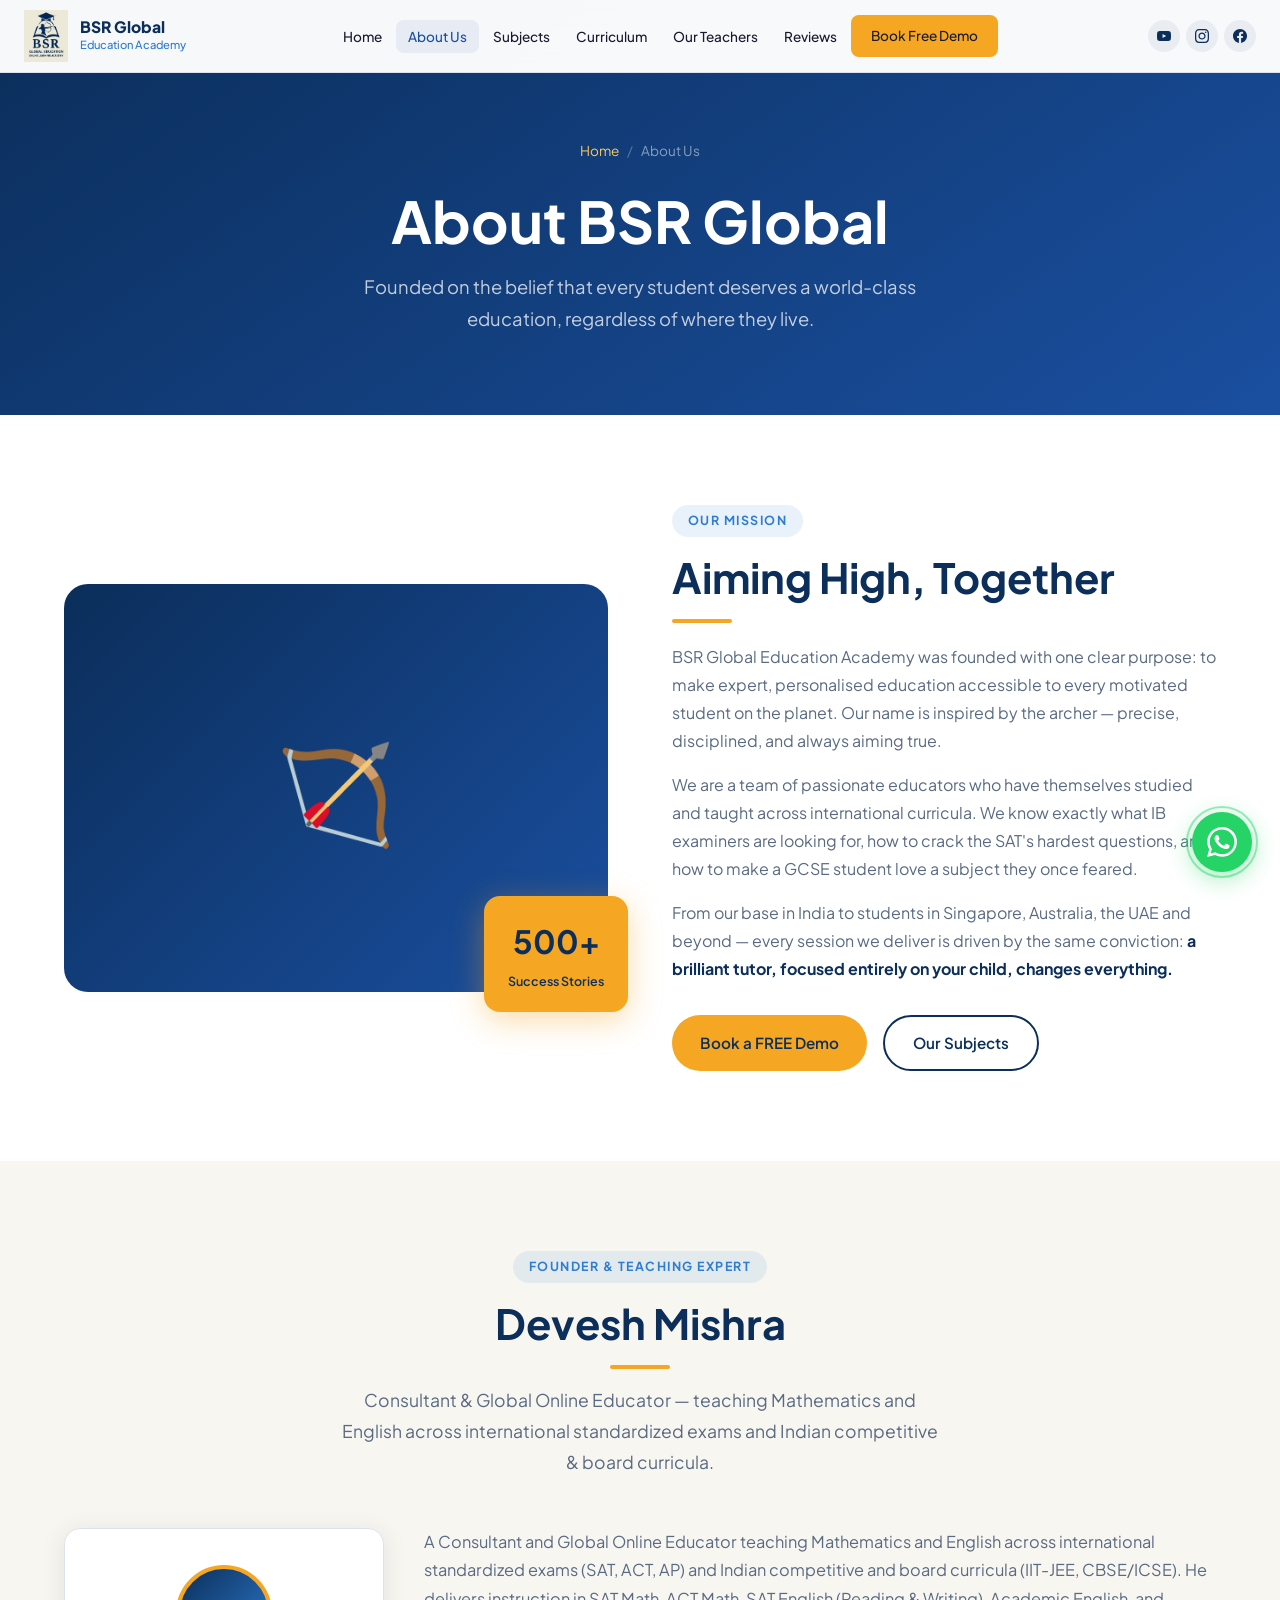
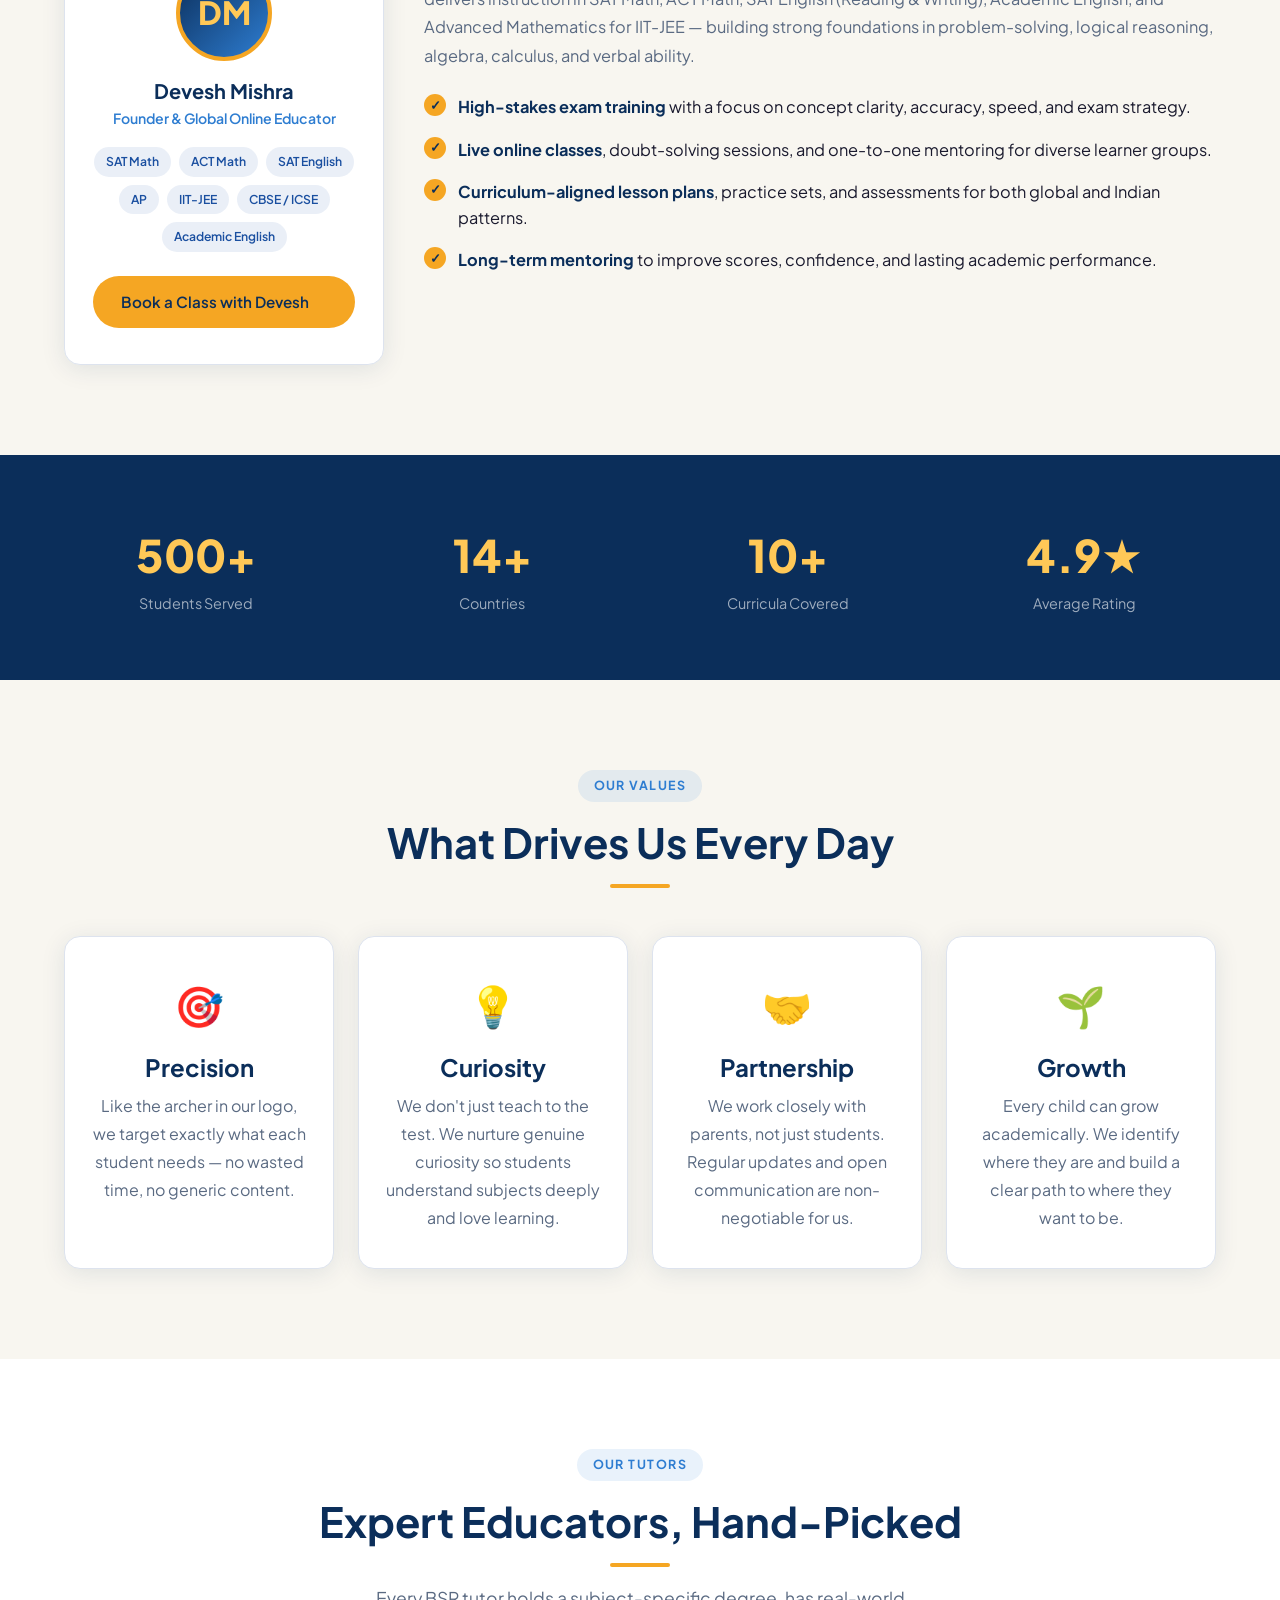
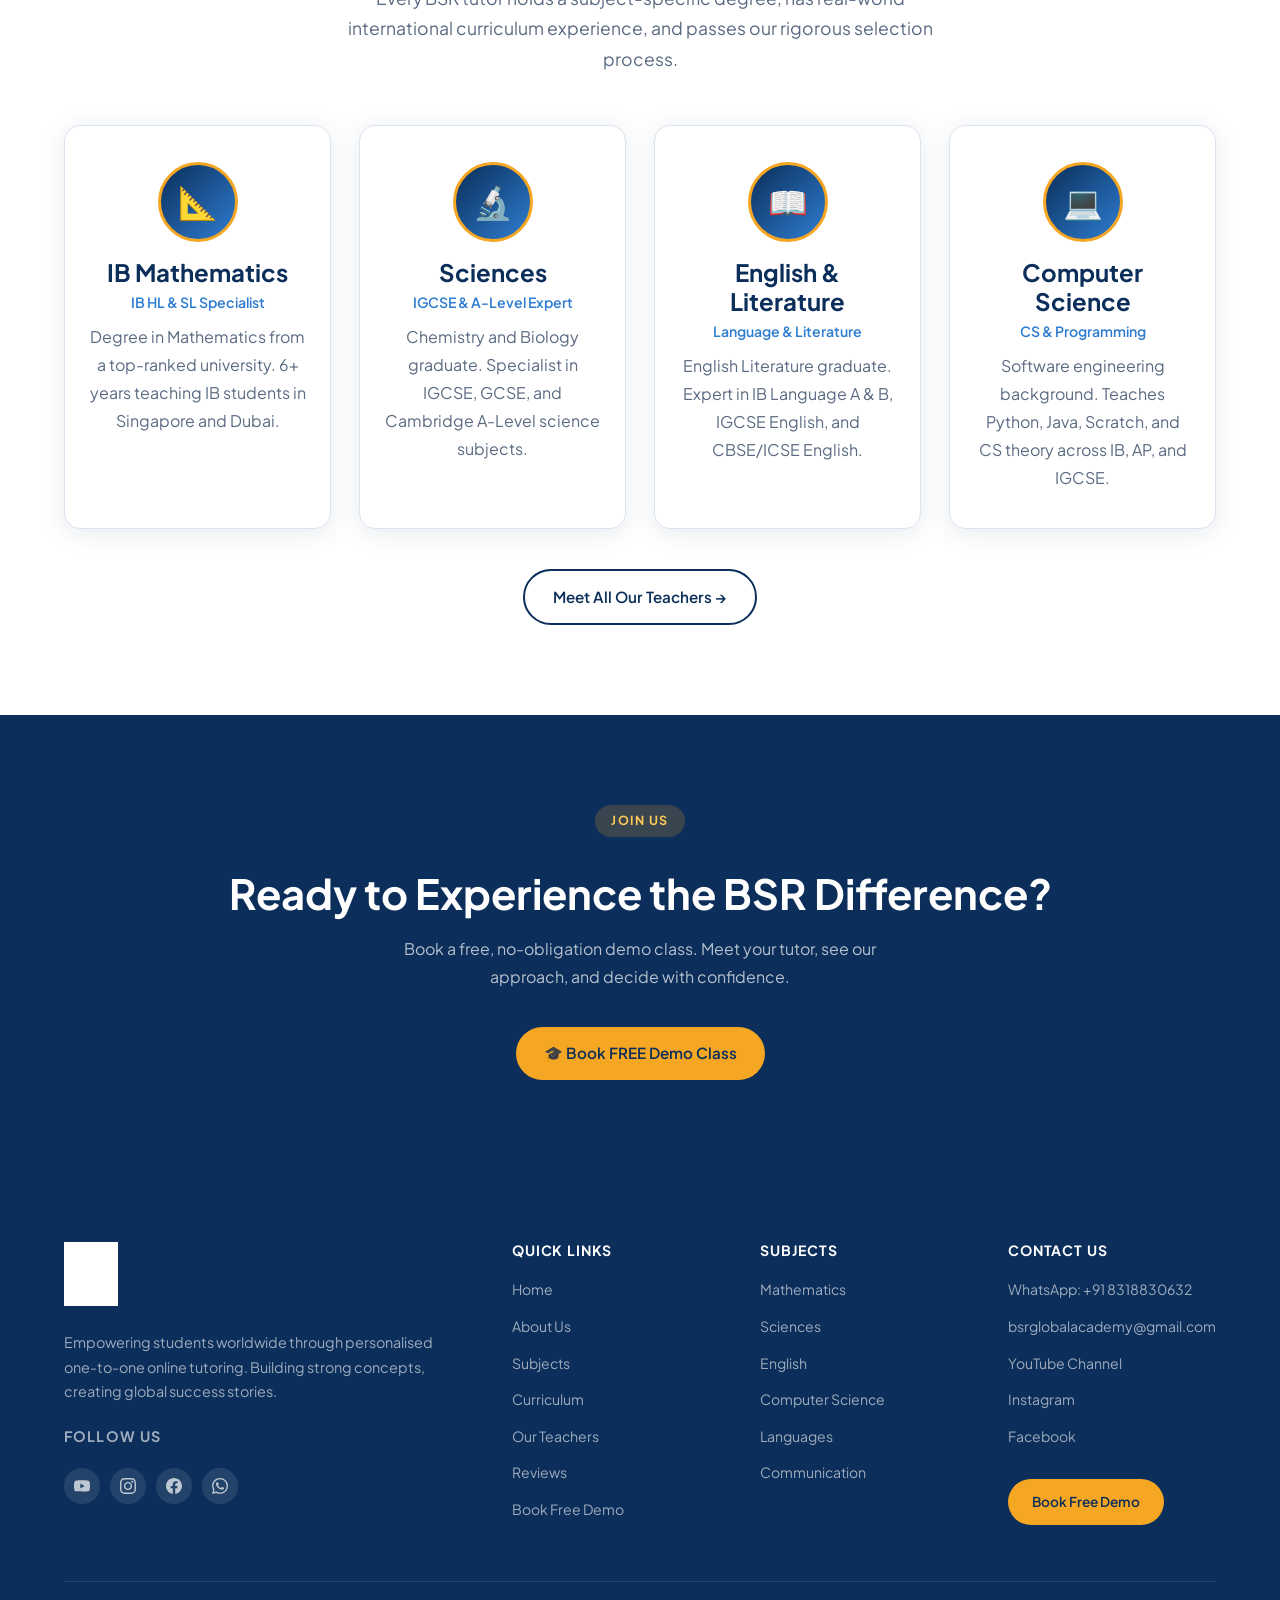
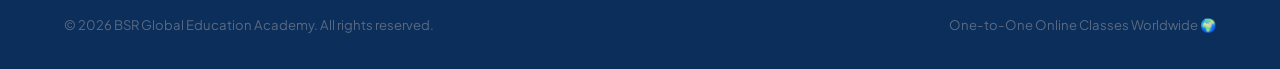
==== commit 86fbe11a: "Add files via upload" ====
--- a/about.html
+++ b/about.html
@@ -105,6 +105,44 @@
   </div>
 </section>
 
+<!-- Founder & Teaching Expert -->
+<section style="background:var(--cream)">
+  <div class="container">
+    <div class="text-center">
+      <span class="section-label">Founder &amp; Teaching Expert</span>
+      <h2 class="section-title">Devesh Mishra</h2>
+      <div class="gold-bar"></div>
+      <p class="section-sub" style="margin-top:16px">Consultant &amp; Global Online Educator — teaching Mathematics and English across international standardized exams and Indian competitive &amp; board curricula.</p>
+    </div>
+    <div class="founder-grid">
+      <aside class="founder-card">
+        <div class="founder-avatar">DM</div>
+        <h3 class="founder-name">Devesh Mishra</h3>
+        <div class="founder-role">Founder &amp; Global Online Educator</div>
+        <div class="founder-tags">
+          <span class="founder-tag">SAT Math</span>
+          <span class="founder-tag">ACT Math</span>
+          <span class="founder-tag">SAT English</span>
+          <span class="founder-tag">AP</span>
+          <span class="founder-tag">IIT-JEE</span>
+          <span class="founder-tag">CBSE / ICSE</span>
+          <span class="founder-tag">Academic English</span>
+        </div>
+        <a href="demo.html" class="btn btn-primary" style="margin-top:24px;width:100%">Book a Class with Devesh</a>
+      </aside>
+      <div class="founder-bio">
+        <p>A Consultant and Global Online Educator teaching Mathematics and English across international standardized exams (SAT, ACT, AP) and Indian competitive and board curricula (IIT-JEE, CBSE/ICSE). He delivers instruction in SAT Math, ACT Math, SAT English (Reading &amp; Writing), Academic English, and Advanced Mathematics for IIT-JEE — building strong foundations in problem-solving, logical reasoning, algebra, calculus, and verbal ability.</p>
+        <ul class="founder-list">
+          <li><strong>High-stakes exam training</strong> with a focus on concept clarity, accuracy, speed, and exam strategy.</li>
+          <li><strong>Live online classes</strong>, doubt-solving sessions, and one-to-one mentoring for diverse learner groups.</li>
+          <li><strong>Curriculum-aligned lesson plans</strong>, practice sets, and assessments for both global and Indian patterns.</li>
+          <li><strong>Long-term mentoring</strong> to improve scores, confidence, and lasting academic performance.</li>
+        </ul>
+      </div>
+    </div>
+  </div>
+</section>
+
 <div class="stats-strip">
   <div class="container">
     <div class="stats-inner">
--- a/style.css
+++ b/style.css
@@ -113,13 +113,81 @@
   width: 60px; height: 60px; border-radius: 50%;
   background: #25D366; display: flex; align-items: center; justify-content: center;
   box-shadow: 0 6px 24px rgba(37,211,102,.45); text-decoration: none;
-  transition: var(--transition); animation: pulse-wa 2.5s infinite;
-}
-.whatsapp-fab:hover { transform: scale(1.12); }
-.whatsapp-fab svg { width: 30px; height: 30px; fill: #fff; }
+  transition: var(--transition);
+  /* pulse glow + occasional gentle shake (every 6s) */
+  animation: pulse-wa 2.5s infinite, shake-wa 6s ease-in-out infinite;
+}
+.whatsapp-fab:hover { transform: scale(1.12); animation-play-state: paused; }
+.whatsapp-fab svg { width: 30px; height: 30px; fill: #fff; position: relative; z-index: 1; }
+/* soft glowing ring around the button */
+.whatsapp-fab::before {
+  content: ""; position: absolute; inset: -6px; border-radius: 50%;
+  border: 2px solid rgba(37,211,102,.45); z-index: 0;
+  animation: ring-wa 2.5s ease-out infinite;
+}
 @keyframes pulse-wa {
   0%,100% { box-shadow: 0 6px 24px rgba(37,211,102,.45); }
   50%      { box-shadow: 0 6px 36px rgba(37,211,102,.75), 0 0 0 8px rgba(37,211,102,.15); }
+}
+@keyframes ring-wa {
+  0%   { transform: scale(.95); opacity: .8; }
+  100% { transform: scale(1.45); opacity: 0; }
+}
+/* gentle shake fires briefly then rests for the rest of the 6s cycle */
+@keyframes shake-wa {
+  0%, 86%, 100% { transform: rotate(0); }
+  88%  { transform: rotate(-9deg); }
+  90%  { transform: rotate(9deg); }
+  92%  { transform: rotate(-7deg); }
+  94%  { transform: rotate(7deg); }
+  96%  { transform: rotate(-4deg); }
+  98%  { transform: rotate(0); }
+}
+@media (prefers-reduced-motion: reduce) {
+  .whatsapp-fab { animation: pulse-wa 2.5s infinite; }
+  .whatsapp-fab::before { animation: none; }
+}
+
+/* ── Founder & Teaching Expert ── */
+.founder-grid {
+  display: grid; grid-template-columns: 320px 1fr; gap: 40px;
+  align-items: start; margin-top: 48px;
+}
+.founder-card {
+  background: var(--white); border-radius: var(--radius);
+  box-shadow: var(--shadow); border: 1px solid var(--border);
+  padding: 36px 28px; text-align: center; position: sticky; top: 96px;
+}
+.founder-avatar {
+  width: 96px; height: 96px; border-radius: 50%; margin: 0 auto 18px;
+  background: linear-gradient(135deg, var(--navy), var(--sky));
+  display: flex; align-items: center; justify-content: center;
+  font-size: 2rem; font-weight: 800; color: var(--gold-light);
+  border: 4px solid var(--gold);
+}
+.founder-name { color: var(--navy); font-size: 1.25rem; margin-bottom: 4px; }
+.founder-role { color: var(--sky); font-size: .88rem; font-weight: 600; }
+.founder-tags { display: flex; flex-wrap: wrap; gap: 8px; justify-content: center; margin-top: 18px; }
+.founder-tag {
+  background: rgba(26,79,160,.09); color: var(--royal);
+  font-size: .76rem; font-weight: 600; padding: 5px 12px; border-radius: 999px;
+}
+.founder-bio { font-size: 1.02rem; line-height: 1.75; color: var(--text); }
+.founder-list { list-style: none; margin: 24px 0 0; padding: 0; }
+.founder-list li {
+  position: relative; padding: 0 0 16px 34px; line-height: 1.6;
+}
+.founder-list li::before {
+  content: "✓"; position: absolute; left: 0; top: 0;
+  width: 22px; height: 22px; border-radius: 50%;
+  background: var(--gold); color: var(--navy);
+  font-size: .8rem; font-weight: 800;
+  display: flex; align-items: center; justify-content: center;
+}
+.founder-list li strong { color: var(--navy); }
+@media (max-width: 820px) {
+  .founder-grid { grid-template-columns: 1fr; gap: 28px; }
+  .founder-card { position: static; }
 }
 
 /* ── Impact / Stats Counter ── */
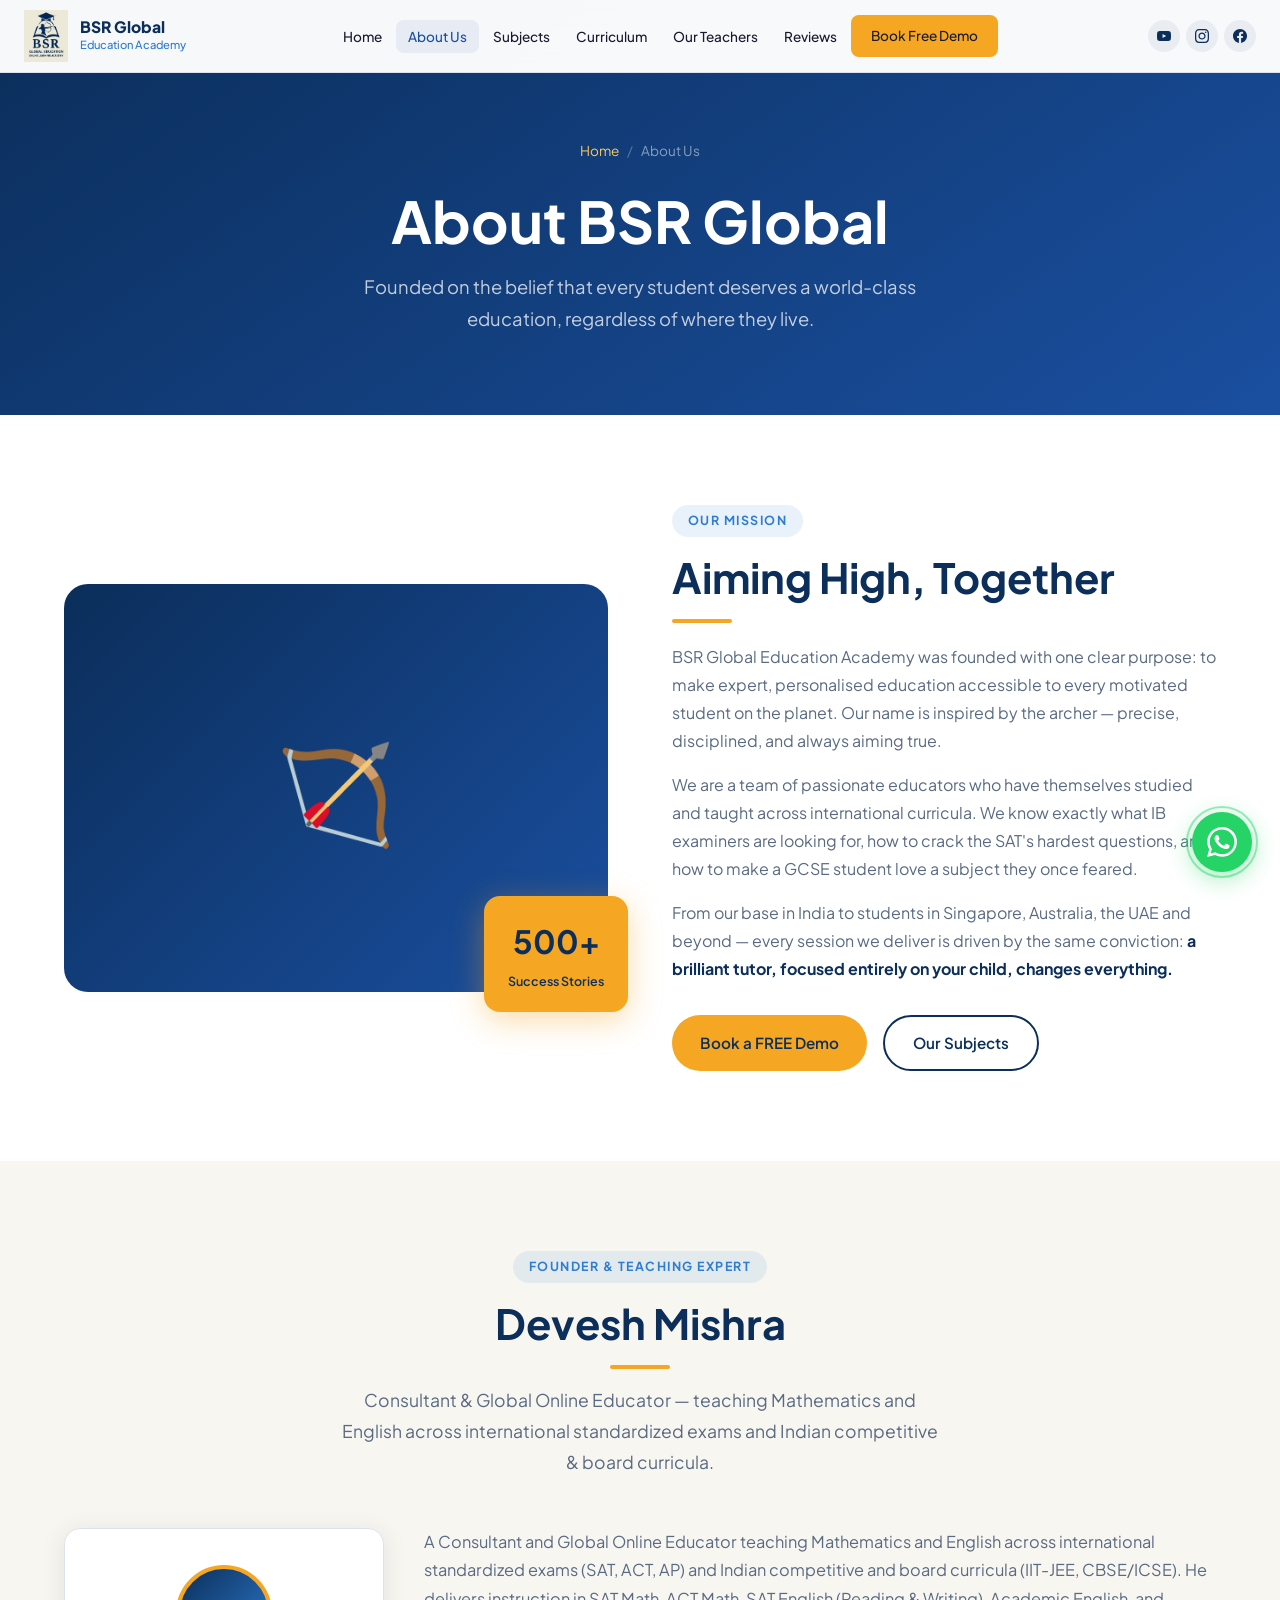
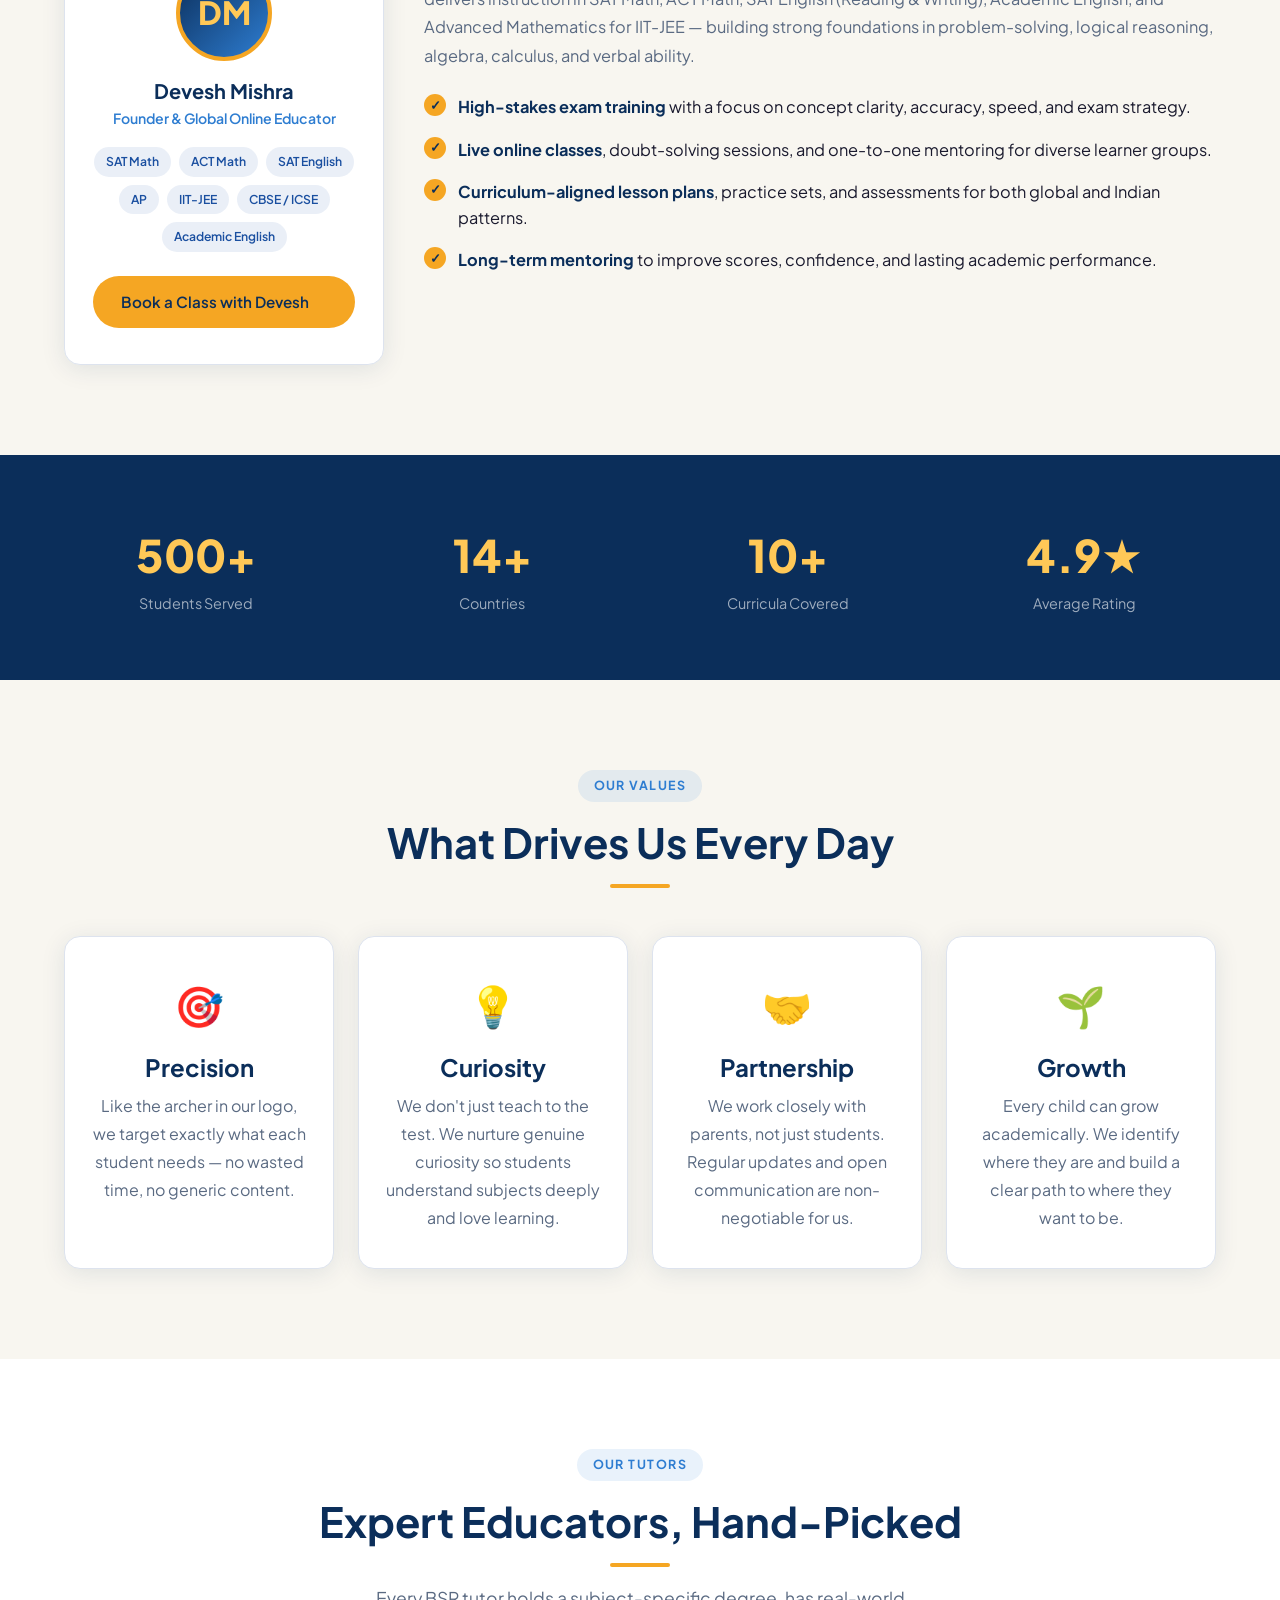
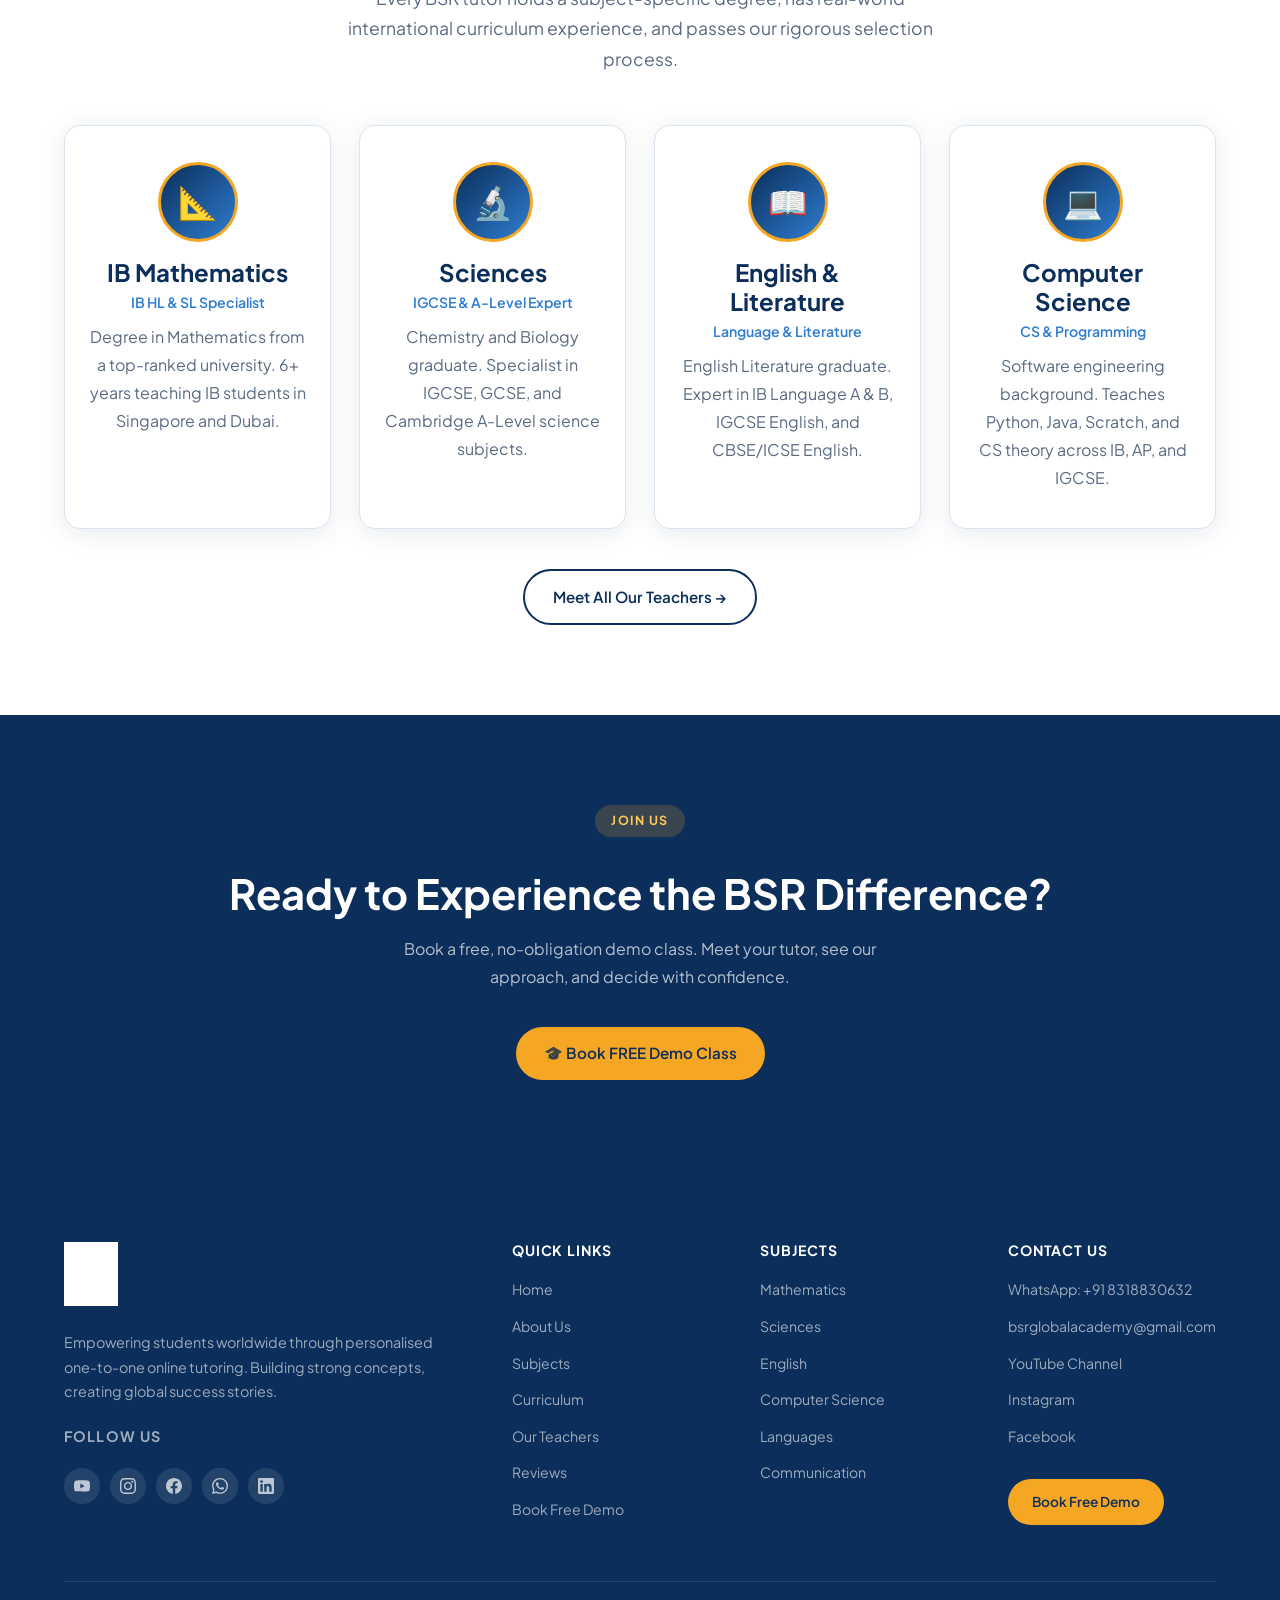
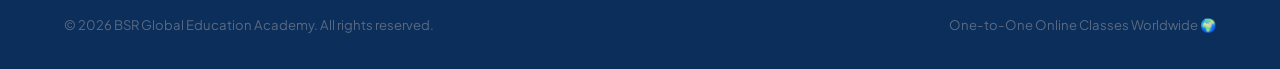
==== commit 789af9ce: "Add files via upload" ====
--- a/about.html
+++ b/about.html
@@ -211,6 +211,9 @@
           <a href="https://www.instagram.com/bsrglobalacademy?utm_source=qr&igsh=ejBpeWNtMnh1djho" target="_blank" rel="noopener" aria-label="Instagram" class="footer-social-icon instagram"><svg viewBox="0 0 24 24"><path d="M12 2.163c3.204 0 3.584.012 4.85.07 3.252.148 4.771 1.691 4.919 4.919.058 1.265.069 1.645.069 4.849 0 3.205-.012 3.584-.069 4.849-.149 3.225-1.664 4.771-4.919 4.919-1.266.058-1.644.07-4.85.07-3.204 0-3.584-.012-4.849-.07-3.26-.149-4.771-1.699-4.919-4.92-.058-1.265-.07-1.644-.07-4.849 0-3.204.013-3.583.07-4.849.149-3.227 1.664-4.771 4.919-4.919 1.266-.057 1.645-.069 4.849-.069zm0-2.163c-3.259 0-3.667.014-4.947.072-4.358.2-6.78 2.618-6.98 6.98-.059 1.281-.073 1.689-.073 4.948 0 3.259.014 3.668.072 4.948.2 4.358 2.618 6.78 6.98 6.98 1.281.058 1.689.072 4.948.072 3.259 0 3.668-.014 4.948-.072 4.354-.2 6.782-2.618 6.979-6.98.059-1.28.073-1.689.073-4.948 0-3.259-.014-3.667-.072-4.947-.196-4.354-2.617-6.78-6.979-6.98-1.281-.059-1.69-.073-4.949-.073zm0 5.838c-3.403 0-6.162 2.759-6.162 6.162s2.759 6.163 6.162 6.163 6.162-2.759 6.162-6.163c0-3.403-2.759-6.162-6.162-6.162zm0 10.162c-2.209 0-4-1.79-4-4 0-2.209 1.791-4 4-4s4 1.791 4 4c0 2.21-1.791 4-4 4zm6.406-11.845c-.796 0-1.441.645-1.441 1.44s.645 1.44 1.441 1.44c.795 0 1.439-.645 1.439-1.44s-.644-1.44-1.439-1.44z"/></svg></a>
           <a href="https://www.facebook.com/profile.php?id=61587389646397" target="_blank" rel="noopener" aria-label="Facebook" class="footer-social-icon facebook"><svg viewBox="0 0 24 24"><path d="M24 12.073c0-6.627-5.373-12-12-12s-12 5.373-12 12c0 5.99 4.388 10.954 10.125 11.854v-8.385H7.078v-3.47h3.047V9.43c0-3.007 1.792-4.669 4.533-4.669 1.312 0 2.686.235 2.686.235v2.953H15.83c-1.491 0-1.956.925-1.956 1.874v2.25h3.328l-.532 3.47h-2.796v8.385C19.612 23.027 24 18.062 24 12.073z"/></svg></a>
           <a href="https://wa.me/918318830632?text=Hello%20BSR%20Global%20Academy%2C%20I%20would%20like%20to%20know%20more%20about%20your%20tutoring%20programs%20and%20free%20demo%20classes." target="_blank" rel="noopener" aria-label="WhatsApp" class="footer-social-icon whatsapp"><svg viewBox="0 0 24 24"><path d="M17.472 14.382c-.297-.149-1.758-.867-2.03-.967-.273-.099-.471-.148-.67.15-.197.297-.767.966-.94 1.164-.173.199-.347.223-.644.075-.297-.15-1.255-.463-2.39-1.475-.883-.788-1.48-1.761-1.653-2.059-.173-.297-.018-.458.13-.606.134-.133.298-.347.446-.52.149-.174.198-.298.298-.497.099-.198.05-.371-.025-.52-.075-.149-.669-1.612-.916-2.207-.242-.579-.487-.5-.669-.51-.173-.008-.371-.01-.57-.01-.198 0-.52.074-.792.372-.272.297-1.04 1.016-1.04 2.479 0 1.462 1.065 2.875 1.213 3.074.149.198 2.096 3.2 5.077 4.487.709.306 1.262.489 1.694.625.712.227 1.36.195 1.871.118.571-.085 1.758-.719 2.006-1.413.248-.694.248-1.289.173-1.413-.074-.124-.272-.198-.57-.347m-5.421 7.403h-.004a9.87 9.87 0 01-5.031-1.378l-.361-.214-3.741.982.998-3.648-.235-.374a9.86 9.86 0 01-1.51-5.26c.001-5.45 4.436-9.884 9.888-9.884 2.64 0 5.122 1.03 6.988 2.898a9.825 9.825 0 012.893 6.994c-.003 5.45-4.437 9.884-9.885 9.884m8.413-18.297A11.815 11.815 0 0012.05 0C5.495 0 .16 5.335.157 11.892c0 2.096.547 4.142 1.588 5.945L.057 24l6.305-1.654a11.882 11.882 0 005.683 1.448h.005c6.554 0 11.89-5.335 11.893-11.893a11.821 11.821 0 00-3.48-8.413z"/></svg></a>
+          <a href="https://www.linkedin.com/company/135284380/" target="_blank" rel="noopener" aria-label="LinkedIn" class="footer-social-icon linkedin">
+            <svg viewBox="0 0 24 24"><path d="M20.447 20.452h-3.554v-5.569c0-1.328-.027-3.037-1.852-3.037-1.853 0-2.136 1.445-2.136 2.939v5.667H9.351V9h3.414v1.561h.046c.477-.9 1.637-1.85 3.37-1.85 3.601 0 4.267 2.37 4.267 5.455v6.286zM5.337 7.433a2.062 2.062 0 01-2.063-2.065 2.064 2.064 0 112.063 2.065zm1.782 13.019H3.555V9h3.564v11.452zM22.225 0H1.771C.792 0 0 .774 0 1.729v20.542C0 23.227.792 24 1.771 24h20.451C23.2 24 24 23.227 24 22.271V1.729C24 .774 23.2 0 22.222 0h.003z"/></svg>
+          </a>
         </div>
       </div>
       <div class="footer-col"><h4>Quick Links</h4><ul><li><a href="index.html">Home</a></li><li><a href="about.html">About Us</a></li><li><a href="subjects.html">Subjects</a></li><li><a href="curriculum.html">Curriculum</a></li><li><a href="teachers.html">Our Teachers</a></li><li><a href="reviews.html">Reviews</a></li><li><a href="demo.html">Book Free Demo</a></li></ul></div>
--- a/style.css
+++ b/style.css
@@ -281,6 +281,7 @@
 .social-icon.instagram:hover { background: radial-gradient(circle at 30% 107%, #fdf497 0%, #fdf497 5%, #fd5949 45%, #d6249f 60%, #285AEB 90%); }
 .social-icon.facebook:hover  { background: #1877F2; }
 .social-icon.whatsapp:hover  { background: #25D366; }
+.social-icon.linkedin:hover  { background: #0A66C2; }
 .social-icon:hover svg { fill: #fff; }
 .social-label { font-size: .72rem; font-weight: 700; color: var(--muted); margin-top: 6px; text-align: center; text-transform: uppercase; letter-spacing: .06em; }
 
@@ -316,6 +317,7 @@
 .footer-social-icon.instagram:hover { background: radial-gradient(circle at 30% 107%, #fdf497 0%, #fd5949 45%, #d6249f 60%, #285AEB 90%); }
 .footer-social-icon.facebook:hover  { background: #1877F2; }
 .footer-social-icon.whatsapp:hover  { background: #25D366; }
+.footer-social-icon.linkedin:hover  { background: #0A66C2; }
 .footer-social-icon:hover svg { fill: #fff; }
 .follow-us-label { color: rgba(255,255,255,.4); font-size: .74rem; font-weight: 700; text-transform: uppercase; letter-spacing: .08em; margin-bottom: 10px; }
 
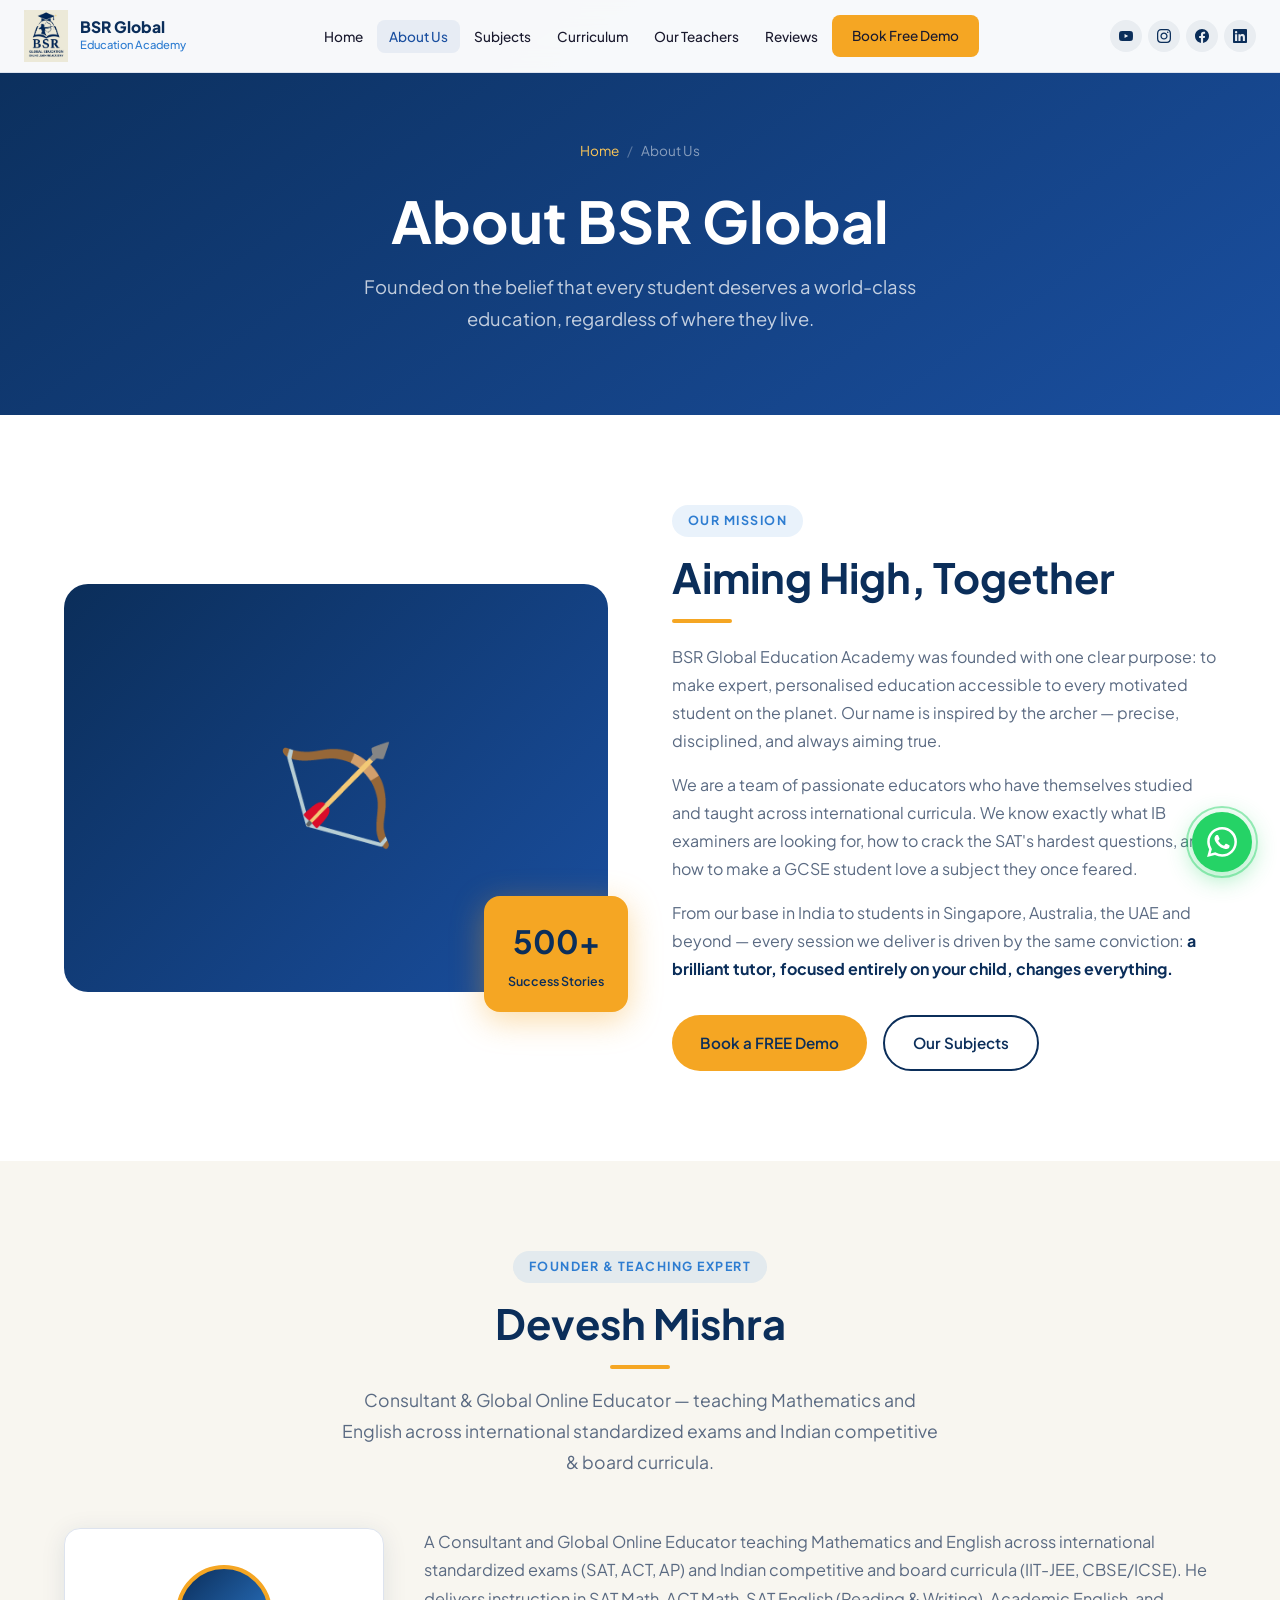
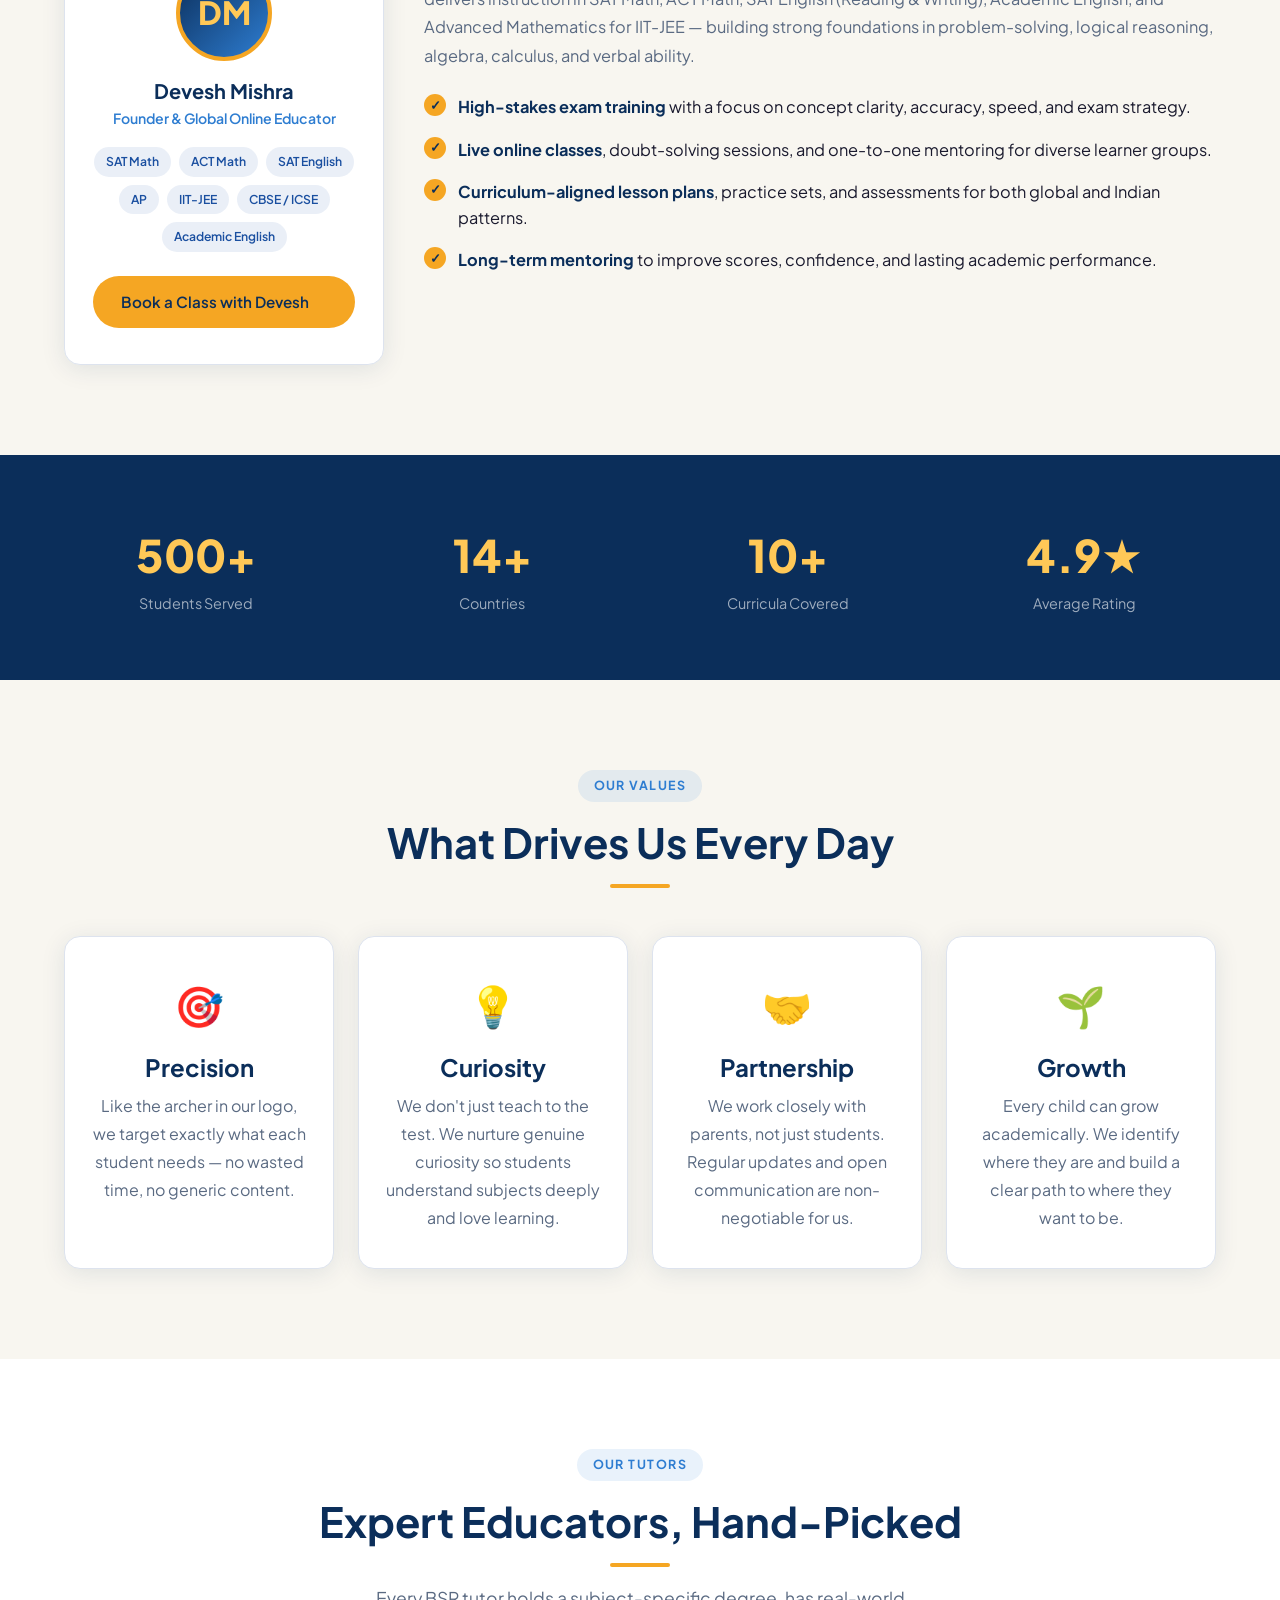
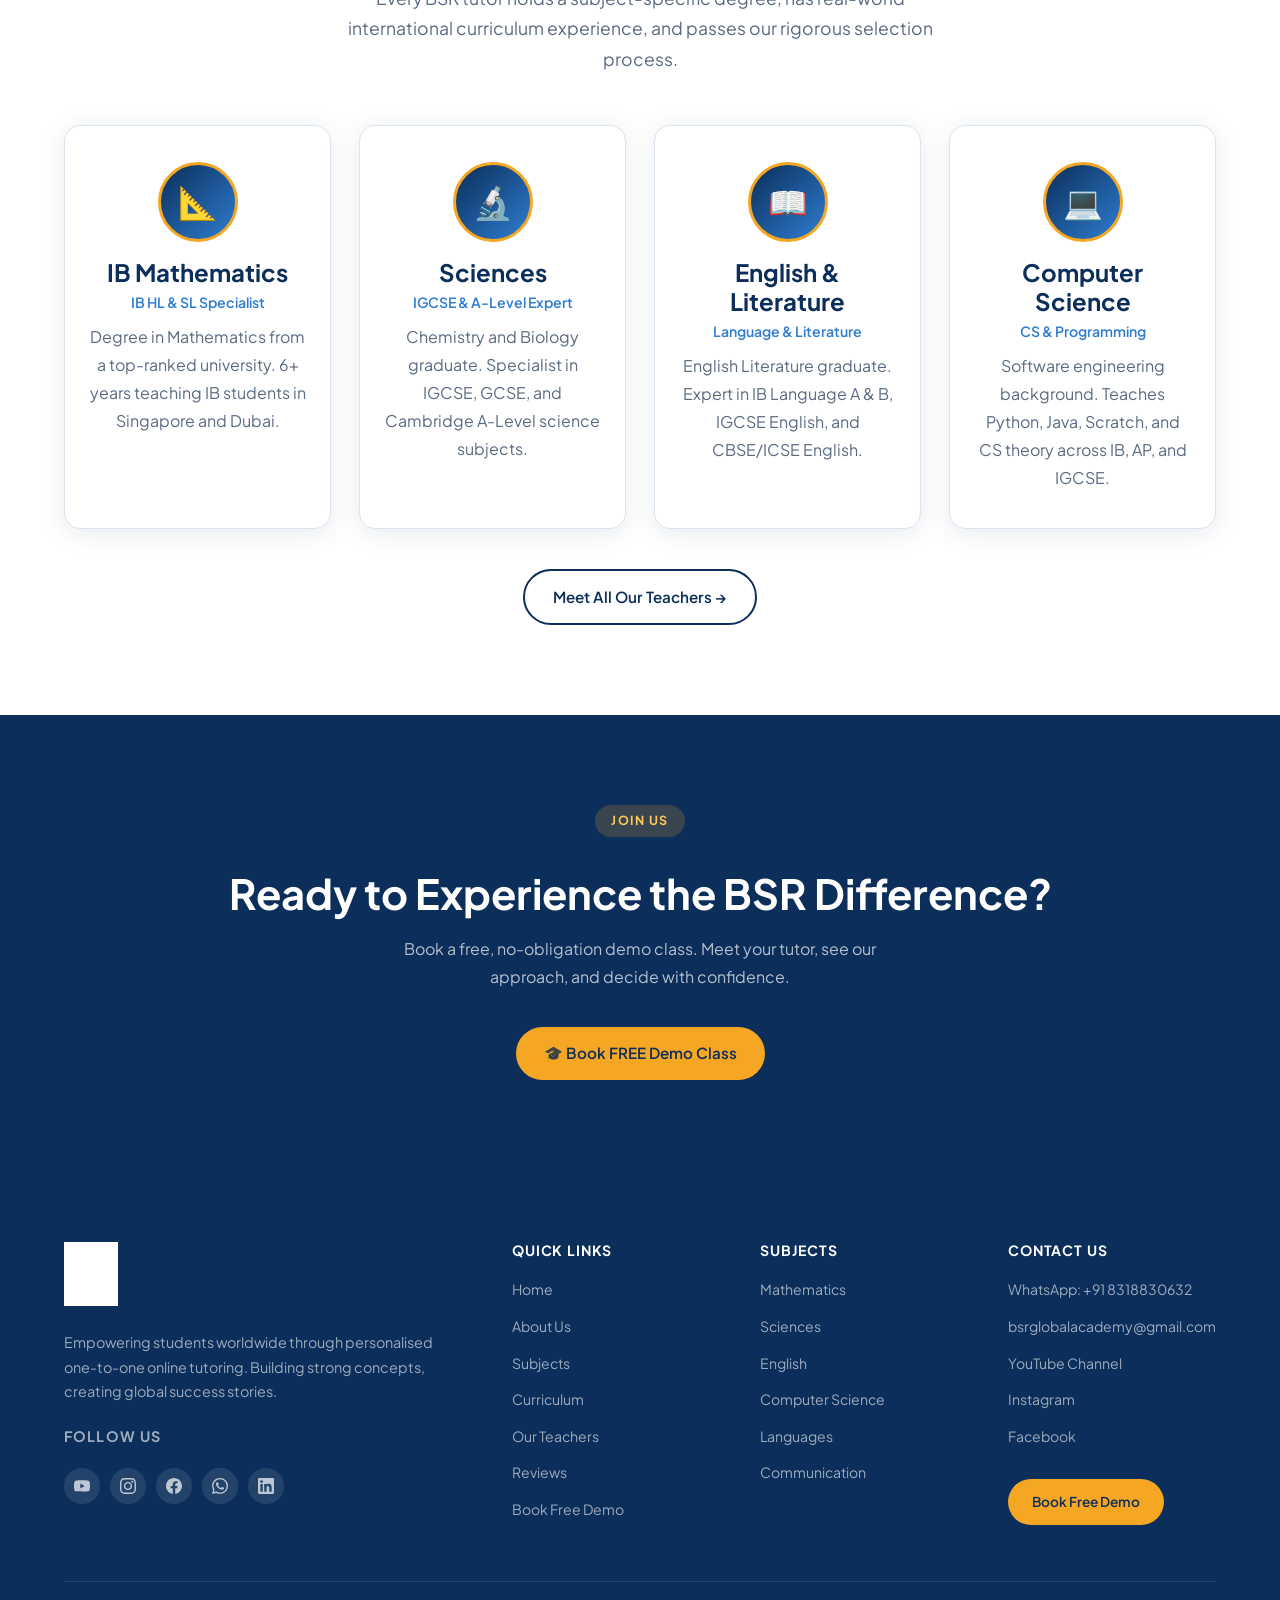
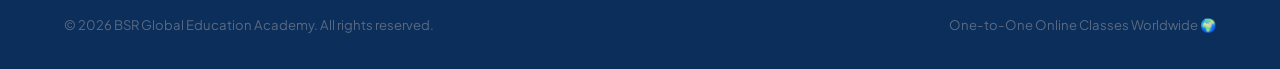
==== commit cb0eca0b: "Add files via upload" ====
--- a/about.html
+++ b/about.html
@@ -70,6 +70,9 @@
       </a>
       <a href="https://www.facebook.com/profile.php?id=61587389646397" target="_blank" rel="noopener" aria-label="Facebook">
         <svg viewBox="0 0 24 24"><path d="M24 12.073c0-6.627-5.373-12-12-12s-12 5.373-12 12c0 5.99 4.388 10.954 10.125 11.854v-8.385H7.078v-3.47h3.047V9.43c0-3.007 1.792-4.669 4.533-4.669 1.312 0 2.686.235 2.686.235v2.953H15.83c-1.491 0-1.956.925-1.956 1.874v2.25h3.328l-.532 3.47h-2.796v8.385C19.612 23.027 24 18.062 24 12.073z"/></svg>
+      </a>
+      <a href="https://www.linkedin.com/company/135284380/" target="_blank" rel="noopener" aria-label="LinkedIn">
+        <svg viewBox="0 0 24 24"><path d="M20.447 20.452h-3.554v-5.569c0-1.328-.027-3.037-1.852-3.037-1.853 0-2.136 1.445-2.136 2.939v5.667H9.351V9h3.414v1.561h.046c.477-.9 1.637-1.85 3.37-1.85 3.601 0 4.267 2.37 4.267 5.455v6.286zM5.337 7.433a2.062 2.062 0 01-2.063-2.065 2.064 2.064 0 112.063 2.065zm1.782 13.019H3.555V9h3.564v11.452zM22.225 0H1.771C.792 0 0 .774 0 1.729v20.542C0 23.227.792 24 1.771 24h20.451C23.2 24 24 23.227 24 22.271V1.729C24 .774 23.2 0 22.222 0h.003z"/></svg>
       </a>
     </div>
     <button class="nav-toggle" id="navToggle"><span></span><span></span><span></span></button>
